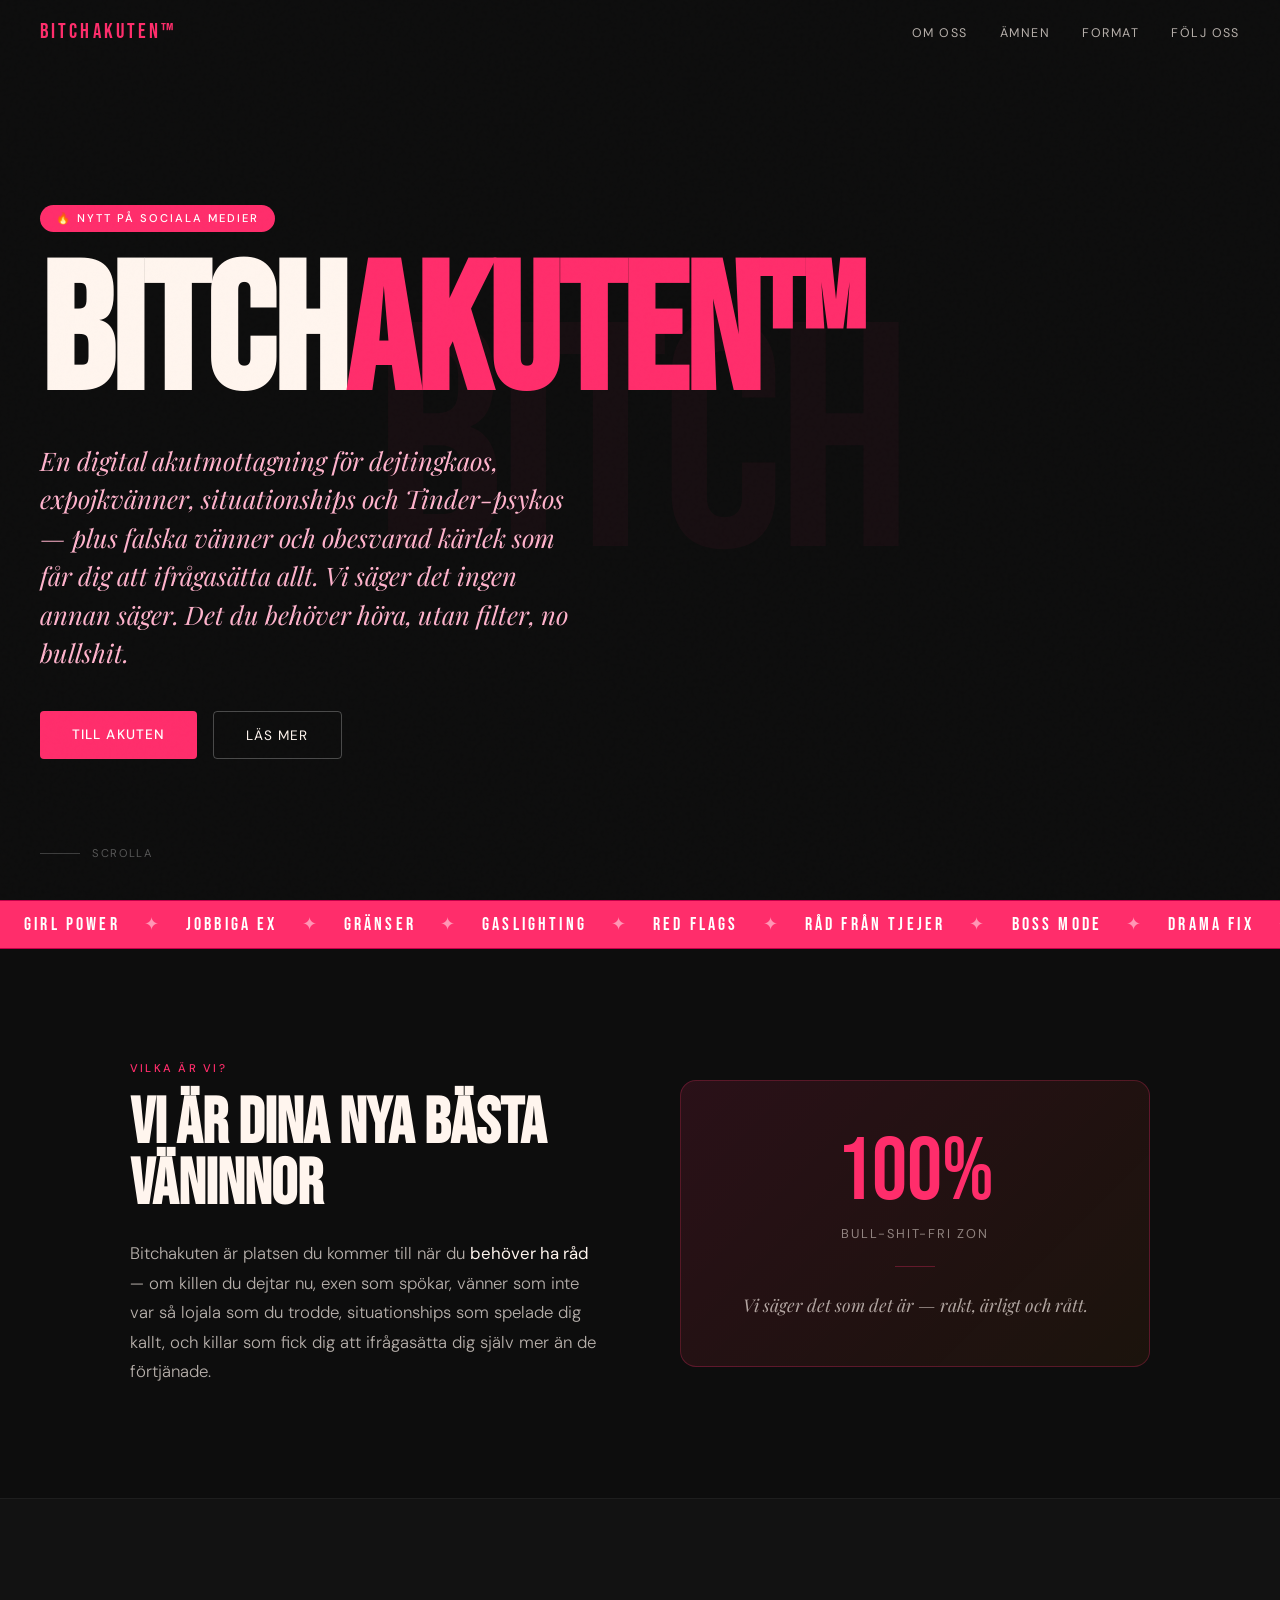
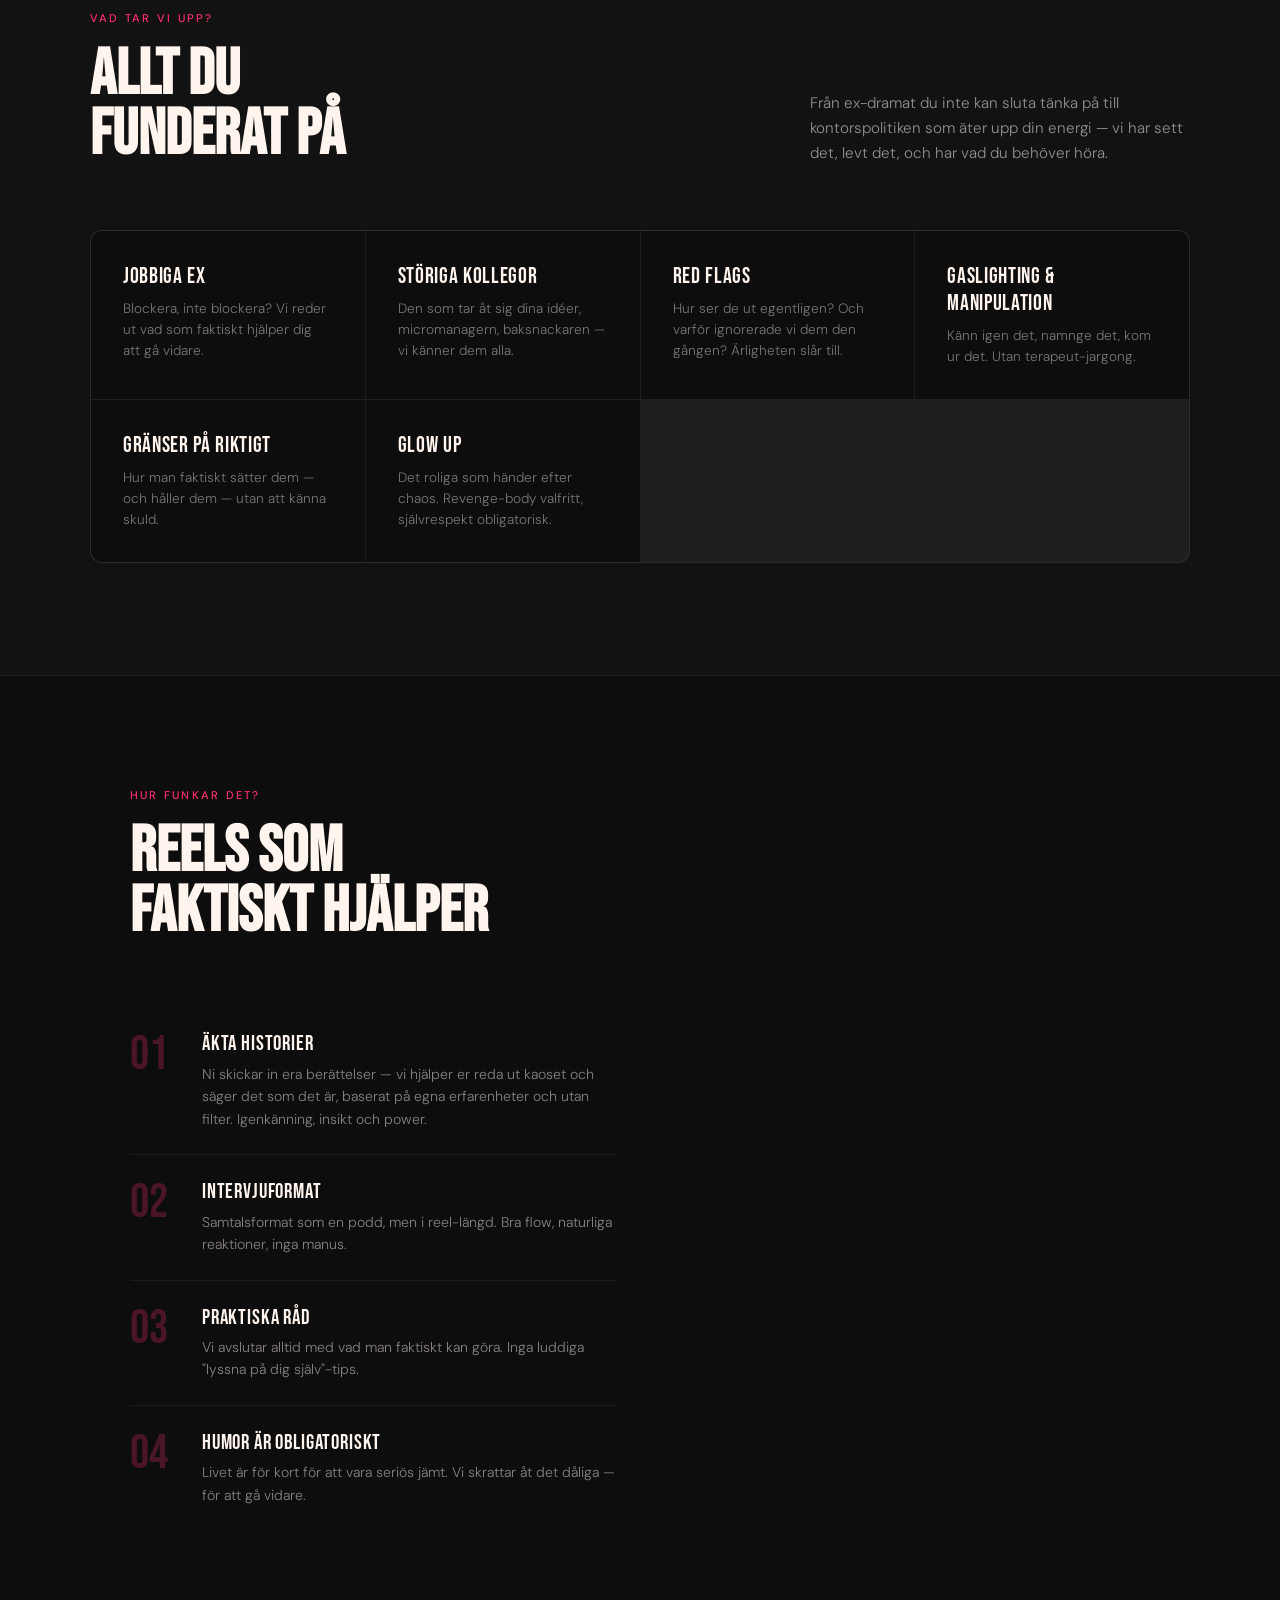
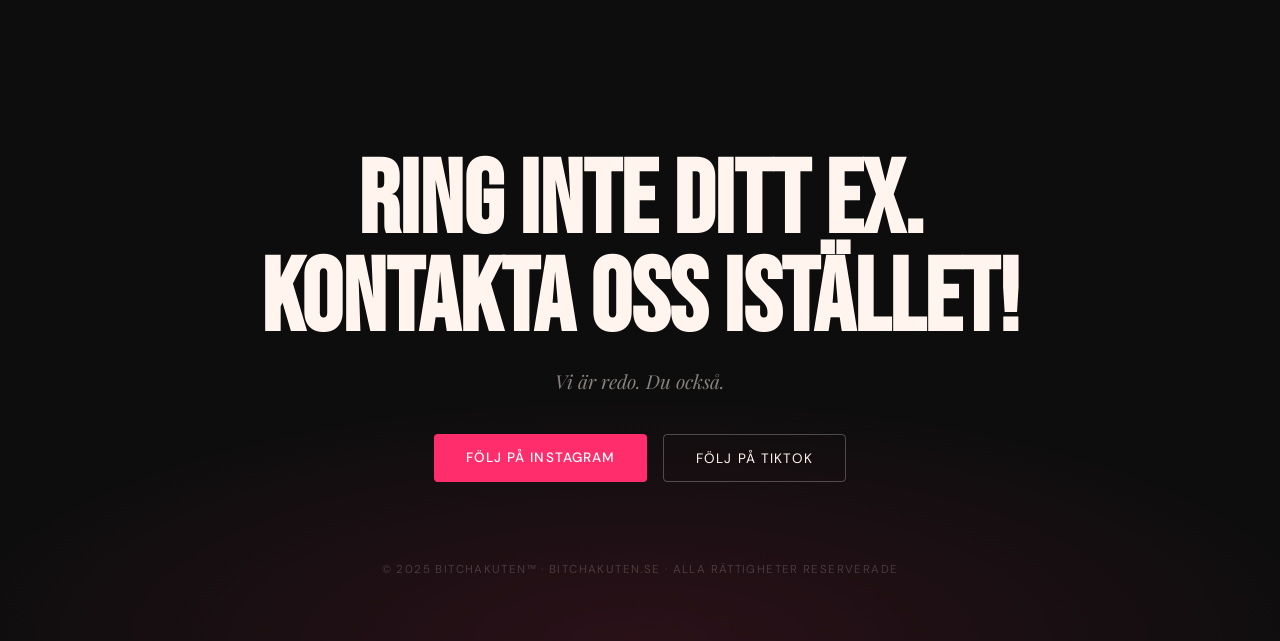
==== index.html @ 16711ab7 "Add files via upload" ====
<!DOCTYPE html>
<html lang="sv">
<head>
<meta charset="UTF-8">
<meta name="viewport" content="width=device-width, initial-scale=1.0">
<title>BITCHAKUTEN</title>
<link rel="preconnect" href="https://fonts.googleapis.com">
<link rel="preconnect" href="https://fonts.gstatic.com" crossorigin>
<link href="https://fonts.googleapis.com/css2?family=Bebas+Neue&family=DM+Sans:ital,opsz,wght@0,9..40,300;0,9..40,400;0,9..40,500;1,9..40,300;1,9..40,400&family=Playfair+Display:ital,wght@1,400;1,700&display=swap" rel="stylesheet">
<style>
  *, *::before, *::after { margin: 0; padding: 0; box-sizing: border-box; }

  :root {
    --hot: #FF2D6B;
    --hot-dark: #C4004A;
    --cream: #FFF5EE;
    --black: #0D0D0D;
    --soft: #FFE0EC;
    --mid: #FFB3CC;
    --accent: #FF7A00;
  }

  html { scroll-behavior: smooth; }

  body {
    background: var(--black);
    color: var(--cream);
    font-family: 'DM Sans', sans-serif;
    overflow-x: hidden;
    cursor: default;
  }

  /* ── NOISE OVERLAY ── */
  body::before {
    content: '';
    position: fixed;
    inset: 0;
    background-image: url("data:image/svg+xml,%3Csvg viewBox='0 0 256 256' xmlns='http://www.w3.org/2000/svg'%3E%3Cfilter id='n'%3E%3CfeTurbulence type='fractalNoise' baseFrequency='0.9' numOctaves='4' stitchTiles='stitch'/%3E%3C/filter%3E%3Crect width='100%25' height='100%25' filter='url(%23n)' opacity='0.04'/%3E%3C/svg%3E");
    pointer-events: none;
    z-index: 9999;
    opacity: 0.4;
  }

  /* ── NAV ── */
  nav {
    position: fixed;
    top: 0; left: 0; right: 0;
    z-index: 100;
    display: flex;
    justify-content: space-between;
    align-items: center;
    padding: 1.2rem 2.5rem;
    mix-blend-mode: normal;
  }

  .nav-logo {
    font-family: 'Bebas Neue', sans-serif;
    font-size: 1.3rem;
    letter-spacing: 0.15em;
    color: var(--hot);
  }

  .nav-links {
    display: flex;
    gap: 2rem;
    list-style: none;
  }

  .nav-links a {
    color: var(--cream);
    text-decoration: none;
    font-size: 0.78rem;
    letter-spacing: 0.12em;
    text-transform: uppercase;
    opacity: 0.7;
    transition: opacity 0.2s, color 0.2s;
  }

  .nav-links a:hover { opacity: 1; color: var(--hot); }

  /* ── HERO ── */
  .hero {
    min-height: 100vh;
    display: flex;
    flex-direction: column;
    justify-content: center;
    padding: 8rem 2.5rem 4rem;
    position: relative;
    overflow: hidden;
  }

  .hero-bg-text {
    position: absolute;
    top: 50%;
    left: 50%;
    transform: translate(-50%, -50%);
    font-family: 'Bebas Neue', sans-serif;
    font-size: clamp(10rem, 25vw, 22rem);
    color: var(--hot);
    opacity: 0.04;
    white-space: nowrap;
    pointer-events: none;
    letter-spacing: -0.02em;
    user-select: none;
  }

  .hero-pill {
    display: inline-block;
    background: var(--hot);
    color: white;
    font-size: 0.7rem;
    letter-spacing: 0.18em;
    text-transform: uppercase;
    padding: 0.4rem 1rem;
    border-radius: 100px;
    margin-bottom: 1.5rem;
    font-weight: 500;
    width: fit-content;
    animation: pulse-pill 3s ease-in-out infinite;
  }

  @keyframes pulse-pill {
    0%, 100% { box-shadow: 0 0 0 0 rgba(255,45,107,0.4); }
    50% { box-shadow: 0 0 0 10px rgba(255,45,107,0); }
  }

  .hero-title {
    font-family: 'Bebas Neue', sans-serif;
    font-size: clamp(5rem, 14vw, 13rem);
    line-height: 0.9;
    letter-spacing: -0.01em;
    color: var(--cream);
    position: relative;
    z-index: 2;
  }

  .hero-title .hot { color: var(--hot); }

  .hero-subtitle {
    font-family: 'Playfair Display', serif;
    font-style: italic;
    font-size: clamp(1.1rem, 2.5vw, 1.6rem);
    color: var(--mid);
    margin-top: 1.5rem;
    max-width: 550px;
    line-height: 1.5;
    position: relative;
    z-index: 2;
  }

  .hero-cta-group {
    display: flex;
    gap: 1rem;
    margin-top: 2.5rem;
    flex-wrap: wrap;
    position: relative;
    z-index: 2;
  }

  .btn-primary {
    background: var(--hot);
    color: white;
    border: none;
    padding: 0.9rem 2rem;
    font-family: 'DM Sans', sans-serif;
    font-size: 0.85rem;
    font-weight: 500;
    letter-spacing: 0.08em;
    text-transform: uppercase;
    cursor: pointer;
    border-radius: 4px;
    text-decoration: none;
    transition: background 0.2s, transform 0.15s;
    display: inline-block;
  }

  .btn-primary:hover { background: var(--hot-dark); transform: translateY(-2px); }

  .btn-ghost {
    background: transparent;
    color: var(--cream);
    border: 1px solid rgba(255,255,255,0.25);
    padding: 0.9rem 2rem;
    font-family: 'DM Sans', sans-serif;
    font-size: 0.85rem;
    font-weight: 400;
    letter-spacing: 0.08em;
    text-transform: uppercase;
    cursor: pointer;
    border-radius: 4px;
    text-decoration: none;
    transition: border-color 0.2s, transform 0.15s, background 0.2s;
    display: inline-block;
  }

  .btn-ghost:hover { border-color: var(--hot); color: var(--hot); transform: translateY(-2px); }

  .hero-scroll-hint {
    position: absolute;
    bottom: 2.5rem;
    left: 2.5rem;
    display: flex;
    align-items: center;
    gap: 0.75rem;
    font-size: 0.7rem;
    letter-spacing: 0.15em;
    text-transform: uppercase;
    color: rgba(255,255,255,0.3);
    z-index: 2;
  }

  .scroll-line {
    width: 40px;
    height: 1px;
    background: rgba(255,255,255,0.2);
    position: relative;
    overflow: hidden;
  }

  .scroll-line::after {
    content: '';
    position: absolute;
    top: 0; left: -100%;
    width: 100%; height: 100%;
    background: var(--hot);
    animation: slide-line 2s ease-in-out infinite;
  }

  @keyframes slide-line { 0% { left: -100%; } 100% { left: 100%; } }

  /* ── MARQUEE ── */
  .marquee-wrap {
    background: var(--hot);
    overflow: hidden;
    padding: 0.8rem 0;
    border-top: 1px solid var(--hot-dark);
    border-bottom: 1px solid var(--hot-dark);
  }

  .marquee-track {
    display: flex;
    gap: 0;
    animation: marquee 18s linear infinite;
    white-space: nowrap;
  }

  .marquee-track span {
    font-family: 'Bebas Neue', sans-serif;
    font-size: 1.1rem;
    letter-spacing: 0.18em;
    padding: 0 1.5rem;
    color: white;
  }

  .marquee-track .dot {
    color: rgba(255,255,255,0.5);
    padding: 0;
  }

  @keyframes marquee { from { transform: translateX(0); } to { transform: translateX(-50%); } }

  /* ── ABOUT ── */
  .about {
    padding: 7rem 2.5rem;
    max-width: 1100px;
    margin: 0 auto;
    display: grid;
    grid-template-columns: 1fr 1fr;
    gap: 5rem;
    align-items: center;
  }

  .about-label {
    font-size: 0.7rem;
    letter-spacing: 0.2em;
    text-transform: uppercase;
    color: var(--hot);
    margin-bottom: 1.2rem;
    font-weight: 500;
  }

  .about-title {
    font-family: 'Bebas Neue', sans-serif;
    font-size: clamp(3rem, 5vw, 5rem);
    line-height: 0.95;
    color: var(--cream);
    margin-bottom: 1.5rem;
  }

  .about-body {
    font-size: 1.05rem;
    line-height: 1.75;
    color: rgba(255,245,238,0.7);
    font-weight: 300;
  }

  .about-body strong {
    color: var(--cream);
    font-weight: 400;
  }

  .about-visual {
    position: relative;
  }

  .about-card {
    background: rgba(255,45,107,0.08);
    border: 1px solid rgba(255,45,107,0.2);
    border-radius: 12px;
    padding: 2.5rem;
    position: relative;
  }

  .about-card::before {
    content: '"';
    position: absolute;
    top: -0.5rem;
    left: 1.5rem;
    font-family: 'Playfair Display', serif;
    font-size: 5rem;
    color: var(--hot);
    line-height: 1;
    opacity: 0.5;
  }

  .quote-text {
    font-family: 'Playfair Display', serif;
    font-style: italic;
    font-size: 1.25rem;
    line-height: 1.6;
    color: var(--cream);
    margin-top: 1.5rem;
  }

  .quote-attr {
    margin-top: 1.5rem;
    font-size: 0.78rem;
    letter-spacing: 0.12em;
    text-transform: uppercase;
    color: var(--hot);
  }

  /* ── TOPICS ── */
  .topics {
    background: rgba(255,255,255,0.02);
    border-top: 1px solid rgba(255,255,255,0.05);
    border-bottom: 1px solid rgba(255,255,255,0.05);
    padding: 7rem 2.5rem;
  }

  .section-header {
    max-width: 1100px;
    margin: 0 auto 4rem;
    display: flex;
    justify-content: space-between;
    align-items: flex-end;
    gap: 2rem;
    flex-wrap: wrap;
  }

  .section-title {
    font-family: 'Bebas Neue', sans-serif;
    font-size: clamp(2.5rem, 5vw, 4.5rem);
    line-height: 0.95;
  }

  .section-desc {
    max-width: 380px;
    font-size: 0.95rem;
    line-height: 1.65;
    color: rgba(255,245,238,0.55);
    font-weight: 300;
  }

  .topics-grid {
    max-width: 1100px;
    margin: 0 auto;
    display: grid;
    grid-template-columns: repeat(auto-fit, minmax(240px, 1fr));
    gap: 1px;
    background: rgba(255,255,255,0.06);
    border: 1px solid rgba(255,255,255,0.06);
    border-radius: 12px;
    overflow: hidden;
  }

  .topic-item {
    background: var(--black);
    padding: 2rem;
    transition: background 0.25s;
    cursor: default;
  }

  .topic-item:hover { background: rgba(255,45,107,0.07); }

  .topic-emoji {
    font-size: 1.8rem;
    margin-bottom: 1rem;
    display: block;
  }

  .topic-name {
    font-family: 'Bebas Neue', sans-serif;
    font-size: 1.4rem;
    letter-spacing: 0.03em;
    color: var(--cream);
    margin-bottom: 0.5rem;
  }

  .topic-desc {
    font-size: 0.85rem;
    line-height: 1.55;
    color: rgba(255,245,238,0.45);
    font-weight: 300;
  }

  /* ── FORMAT ── */
  .format {
    padding: 7rem 2.5rem;
    max-width: 1100px;
    margin: 0 auto;
  }

  .format-grid {
    display: grid;
    grid-template-columns: 1fr 1fr;
    gap: 3rem;
    align-items: center;
    margin-top: 4rem;
  }

  .format-steps {
    display: flex;
    flex-direction: column;
    gap: 0;
  }

  .format-step {
    display: flex;
    gap: 1.5rem;
    padding: 1.5rem 0;
    border-bottom: 1px solid rgba(255,255,255,0.06);
    position: relative;
  }

  .format-step:last-child { border-bottom: none; }

  .step-num {
    font-family: 'Bebas Neue', sans-serif;
    font-size: 3rem;
    color: var(--hot);
    opacity: 0.25;
    line-height: 1;
    min-width: 3rem;
    transition: opacity 0.2s;
  }

  .format-step:hover .step-num { opacity: 0.8; }

  .step-content {}

  .step-title {
    font-family: 'Bebas Neue', sans-serif;
    font-size: 1.3rem;
    letter-spacing: 0.04em;
    color: var(--cream);
    margin-bottom: 0.4rem;
  }

  .step-body {
    font-size: 0.88rem;
    line-height: 1.6;
    color: rgba(255,245,238,0.5);
    font-weight: 300;
  }

  .format-stat-box {
    background: linear-gradient(135deg, rgba(255,45,107,0.12) 0%, rgba(255,122,0,0.06) 100%);
    border: 1px solid rgba(255,45,107,0.25);
    border-radius: 16px;
    padding: 3rem 2.5rem;
    text-align: center;
  }

  .stat-big {
    font-family: 'Bebas Neue', sans-serif;
    font-size: 5.5rem;
    color: var(--hot);
    line-height: 1;
    display: block;
  }

  .stat-label {
    font-size: 0.8rem;
    letter-spacing: 0.15em;
    text-transform: uppercase;
    color: rgba(255,245,238,0.5);
    margin-top: 0.5rem;
    display: block;
  }

  .stat-divider {
    width: 40px;
    height: 1px;
    background: rgba(255,45,107,0.3);
    margin: 1.5rem auto;
  }

  .format-tagline {
    font-family: 'Playfair Display', serif;
    font-style: italic;
    font-size: 1.1rem;
    color: rgba(255,245,238,0.65);
    line-height: 1.55;
  }

  /* ── SOCIAL ── */
  .social {
    background: rgba(255,255,255,0.02);
    border-top: 1px solid rgba(255,255,255,0.05);
    padding: 7rem 2.5rem;
  }

  .social-inner {
    max-width: 1100px;
    margin: 0 auto;
  }

  .social-platforms {
    display: flex;
    gap: 1rem;
    margin-top: 3rem;
    flex-wrap: wrap;
  }

  .platform-badge {
    display: flex;
    align-items: center;
    gap: 0.75rem;
    border: 1px solid rgba(255,255,255,0.12);
    border-radius: 100px;
    padding: 0.65rem 1.25rem;
    font-size: 0.82rem;
    letter-spacing: 0.08em;
    text-transform: uppercase;
    color: rgba(255,245,238,0.7);
    text-decoration: none;
    transition: border-color 0.2s, color 0.2s, transform 0.15s;
    font-weight: 400;
  }

  .platform-badge:hover { border-color: var(--hot); color: var(--cream); transform: translateY(-2px); }

  .platform-dot {
    width: 8px; height: 8px;
    border-radius: 50%;
    background: var(--hot);
    animation: pulse-dot 2s ease-in-out infinite;
  }

  @keyframes pulse-dot {
    0%, 100% { opacity: 1; transform: scale(1); }
    50% { opacity: 0.5; transform: scale(0.7); }
  }

  .social-quote {
    margin-top: 4rem;
    padding: 3rem;
    border-left: 3px solid var(--hot);
    background: rgba(255,45,107,0.04);
    border-radius: 0 12px 12px 0;
  }

  .social-quote p {
    font-family: 'Playfair Display', serif;
    font-style: italic;
    font-size: 1.35rem;
    color: var(--cream);
    line-height: 1.6;
  }

  .social-quote cite {
    display: block;
    margin-top: 1rem;
    font-family: 'DM Sans', sans-serif;
    font-size: 0.75rem;
    letter-spacing: 0.15em;
    text-transform: uppercase;
    color: var(--hot);
    font-style: normal;
  }

  /* ── FOOTER / CTA ── */
  footer {
    padding: 7rem 2.5rem 4rem;
    text-align: center;
    position: relative;
    overflow: hidden;
  }

  .footer-bg {
    position: absolute;
    inset: 0;
    background: radial-gradient(ellipse 80% 60% at 50% 100%, rgba(255,45,107,0.12) 0%, transparent 70%);
    pointer-events: none;
  }

  .footer-title {
    font-family: 'Bebas Neue', sans-serif;
    font-size: clamp(3.5rem, 8vw, 7rem);
    line-height: 0.95;
    position: relative;
    z-index: 2;
  }

  .footer-subtitle {
    font-family: 'Playfair Display', serif;
    font-style: italic;
    font-size: 1.2rem;
    color: rgba(255,245,238,0.5);
    margin-top: 1.2rem;
    margin-bottom: 2.5rem;
    position: relative;
    z-index: 2;
  }

  .footer-ctas {
    display: flex;
    justify-content: center;
    gap: 1rem;
    flex-wrap: wrap;
    position: relative;
    z-index: 2;
  }

  .footer-meta {
    margin-top: 5rem;
    font-size: 0.72rem;
    letter-spacing: 0.12em;
    text-transform: uppercase;
    color: rgba(255,255,255,0.18);
    position: relative;
    z-index: 2;
  }

  /* ── ANIMATIONS ── */
  .reveal {
    opacity: 0;
    transform: translateY(30px);
    transition: opacity 0.7s ease, transform 0.7s ease;
  }
  .reveal.visible { opacity: 1; transform: translateY(0); }

  /* ── RESPONSIVE ── */
  @media (max-width: 768px) {
    .about { grid-template-columns: 1fr; gap: 3rem; }
    .format-grid { grid-template-columns: 1fr; }
    .section-header { flex-direction: column; align-items: flex-start; }
    nav { padding: 1rem 1.5rem; }
    .nav-links { gap: 1.2rem; }
    .hero { padding: 7rem 1.5rem 3rem; }
    .about, .format, footer { padding-left: 1.5rem; padding-right: 1.5rem; }
    .topics { padding-left: 1.5rem; padding-right: 1.5rem; }
    .social { padding-left: 1.5rem; padding-right: 1.5rem; }
    .social-quote { padding: 2rem 1.5rem; }
  }

  @media (max-width: 500px) {
    .nav-links { display: none; }
  }
</style>
</head>
<body>

<!-- NAV -->
<nav>
  <span class="nav-logo">Bitchakuten™</span>
  <ul class="nav-links">
    <li><a href="#om-oss">Om oss</a></li>
    <li><a href="#amnen">Ämnen</a></li>
    <li><a href="#format">Format</a></li>
    <li><a href="#footer-bg">Följ oss</a></li>
  </ul>
</nav>

<!-- HERO -->
<section class="hero">
  <div class="hero-bg-text" aria-hidden="true">BITCH</div>
  <span class="hero-pill">🔥 Nytt på sociala medier</span>
  <h1 class="hero-title">
    BITCH<span class="hot">AKUTEN™</span>
  </h1>
  <p class="hero-subtitle">
    En digital akutmottagning för dejtingkaos, expojkvänner, situationships och Tinder-psykos — plus falska vänner och obesvarad kärlek som får dig att ifrågasätta allt. Vi säger det ingen annan säger. 
  Det du behöver höra, utan filter, no bullshit.
  </p>
  <div class="hero-cta-group">
    <a href="#footer-bg" class="btn-primary">Till akuten</a>
    <a href="#om-oss" class="btn-ghost">Läs mer</a>
  </div>
  <div class="hero-scroll-hint">
    <span class="scroll-line"></span>
    Scrolla
  </div>
</section>

<!-- MARQUEE -->
<div class="marquee-wrap" aria-hidden="true">
  <div class="marquee-track">
    <span>Girl Power</span><span class="dot">✦</span>
    <span>Jobbiga Ex</span><span class="dot">✦</span>
    <span>Gränser</span><span class="dot">✦</span>
    <span>Gaslighting</span><span class="dot">✦</span>
    <span>Red Flags</span><span class="dot">✦</span>
    <span>Råd från tjejer</span><span class="dot">✦</span>
    <span>Boss Mode</span><span class="dot">✦</span>
    <span>Drama Fix</span><span class="dot">✦</span>
    <span>Ingen bullshit</span><span class="dot">✦</span>
    <span>Girl Power</span><span class="dot">✦</span>
    <span>Jobbiga Ex</span><span class="dot">✦</span>
    <span>Gränser</span><span class="dot">✦</span>
    <span>Gaslighting</span><span class="dot">✦</span>
    <span>Red Flags</span><span class="dot">✦</span>
    <span>Råd från tjejer</span><span class="dot">✦</span>
    <span>Boss Mode</span><span class="dot">✦</span>
    <span>Drama Fix</span><span class="dot">✦</span>
    <span>Ingen bullshit</span><span class="dot">✦</span>
  </div>
</div>

<!-- ABOUT -->
<section class="about" id="om-oss">
  <div class="reveal">
    <p class="about-label">Vilka är vi?</p>
    <h2 class="about-title">Vi är dina nya bästa väninnor</h2>
    <p class="about-body">
      Bitchakuten är platsen du kommer till när du <strong>behöver ha råd</strong> — om killen du dejtar nu, exen som spökar, vänner som inte var så lojala som du trodde, situationships som spelade dig kallt, och killar som fick dig att ifrågasätta dig själv mer än de förtjänade.
    </p>
  </div>
  <div class="about-visual reveal" style="transition-delay: 0.15s;">
  
    <div class="format-stat-box reveal" style="transition-delay: 0.2s;">
      <span class="stat-big">100%</span>
      <span class="stat-label">Bull-shit-fri zon</span>
      <div class="stat-divider"></div>
      <p class="format-tagline">
        Vi säger det som det är — rakt, ärligt och rått.
      </p>
  </div>
</section>

<!-- TOPICS -->
<section class="topics" id="amnen">
  <div class="section-header reveal">
    <div>
      <p class="about-label">Vad tar vi upp?</p>
      <h2 class="section-title">Allt du<br>funderat på</h2>
    </div>
    <p class="section-desc">
      Från ex-dramat du inte kan sluta tänka på till kontorspolitiken som äter upp din energi — vi har sett det, levt det, och har vad du behöver höra.
    </p>
  </div>
  <div class="topics-grid reveal">
    <div class="topic-item">
      <p class="topic-name">Jobbiga ex</p>
      <p class="topic-desc">Blockera, inte blockera? Vi reder ut vad som faktiskt hjälper dig att gå vidare.</p>
    </div>
    <div class="topic-item">
      <p class="topic-name">Störiga kollegor</p>
      <p class="topic-desc">Den som tar åt sig dina idéer, micromanagern, baksnackaren — vi känner dem alla.</p>
    </div>
    <div class="topic-item">
      <p class="topic-name">Red flags</p>
      <p class="topic-desc">Hur ser de ut egentligen? Och varför ignorerade vi dem den gången? Ärligheten slår till.</p>
    </div>
    <div class="topic-item">
      <p class="topic-name">Gaslighting & manipulation</p>
      <p class="topic-desc">Känn igen det, namnge det, kom ur det. Utan terapeut-jargong.</p>
    </div>
    <div class="topic-item">
      <p class="topic-name">Gränser på riktigt</p>
      <p class="topic-desc">Hur man faktiskt sätter dem — och håller dem — utan att känna skuld.</p>
    </div>
    <div class="topic-item">
      <p class="topic-name">Glow up</p>
      <p class="topic-desc">Det roliga som händer efter chaos. Revenge-body valfritt, självrespekt obligatorisk.</p>
    </div>
  </div>
</section>

<!-- FORMAT -->
<section class="format" id="format">
  <div class="section-header reveal">
    <div>
      <p class="about-label">Hur funkar det?</p>
      <h2 class="section-title">Reels som<br>faktiskt hjälper</h2>
    </div>
    <p class="section-desc">
      
    </p>
  </div>
  <div class="format-grid">
    <div class="format-steps reveal">
      <div class="format-step">
        <span class="step-num">01</span>
        <div class="step-content">
          <p class="step-title">Äkta historier</p>
          <p class="step-body">Ni skickar in era berättelser — vi hjälper er reda ut kaoset och säger det som det är, baserat på egna erfarenheter och utan filter. Igenkänning, insikt och power.</p>
        </div>
      </div>
      <div class="format-step">
        <span class="step-num">02</span>
        <div class="step-content">
          <p class="step-title">Intervjuformat</p>
          <p class="step-body">Samtalsformat som en podd, men i reel-längd. Bra flow, naturliga reaktioner, inga manus.</p>
        </div>
      </div>
      <div class="format-step">
        <span class="step-num">03</span>
        <div class="step-content">
          <p class="step-title">Praktiska råd</p>
          <p class="step-body">Vi avslutar alltid med vad man faktiskt kan göra. Inga luddiga "lyssna på dig själv"-tips.</p>
        </div>
      </div>
      <div class="format-step">
        <span class="step-num">04</span>
        <div class="step-content">
          <p class="step-title">Humor är obligatoriskt</p>
          <p class="step-body">Livet är för kort för att vara seriös jämt. Vi skrattar åt det dåliga — för att gå vidare.</p>
        </div>
      </div>
    </div>
</section>

<!-- FOOTER -->
<footer>
  <div class="footer-bg"id="footer-bg">
  </div>
  <h2 class="footer-title reveal">Ring inte ditt ex.
    <br>Kontakta oss istället!</h2>
  <p class="footer-subtitle reveal">Vi är redo. Du också.</p>
  <div class="footer-ctas reveal">
    <a href="https://instagram.com/bitchakuten" class="btn-primary" target="_blank" rel="noopener">Följ på Instagram</a>
    <a href="https://tiktok.com/@bitchakuten" class="btn-ghost" target="_blank" rel="noopener">Följ på TikTok</a>
  </div>
  <p class="footer-meta">© 2025 Bitchakuten™ · bitchakuten.se · Alla rättigheter reserverade</p>
</footer>

<script>
const observer = new IntersectionObserver((entries) => {
  entries.forEach(e => {
    if (e.isIntersecting) {
      e.target.classList.add('visible');
    }
  });
}, { threshold: 0.12 });

document.querySelectorAll('.reveal').forEach(el => observer.observe(el));
</script>
</body>
</html>
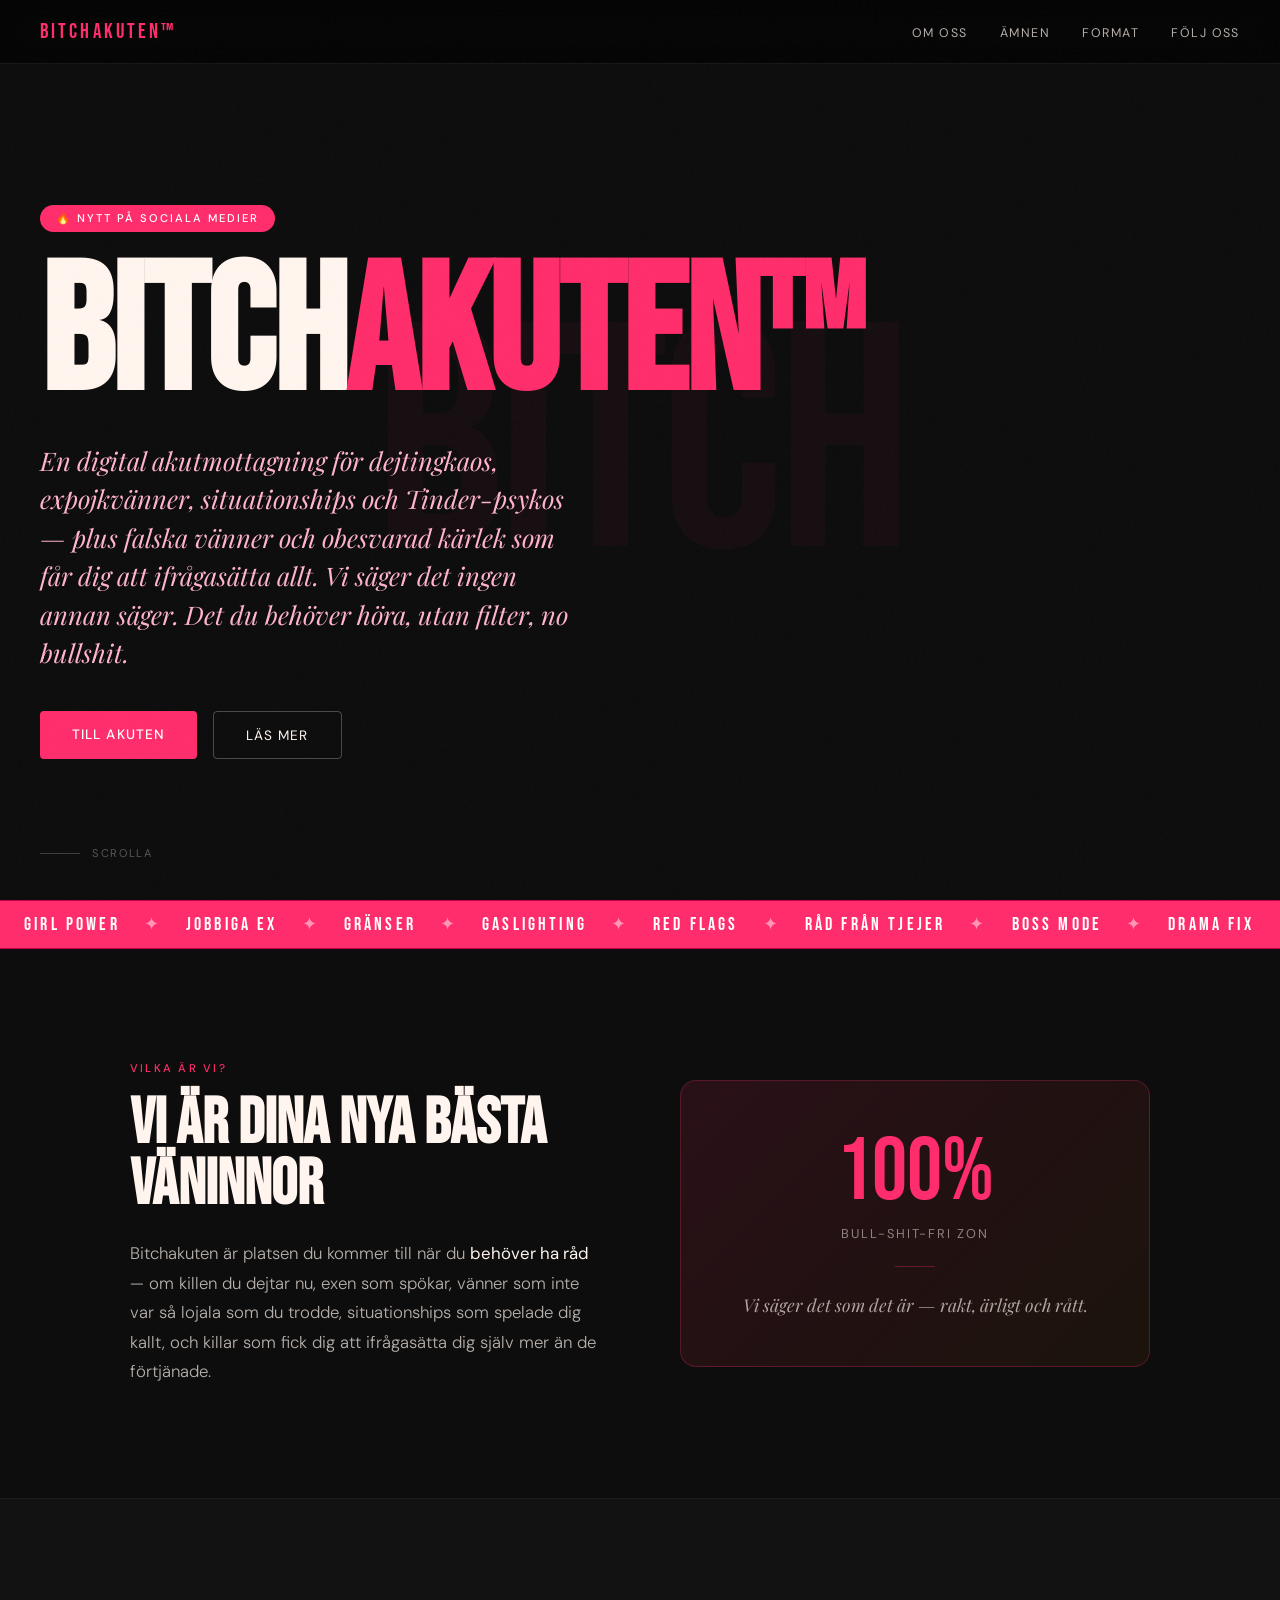
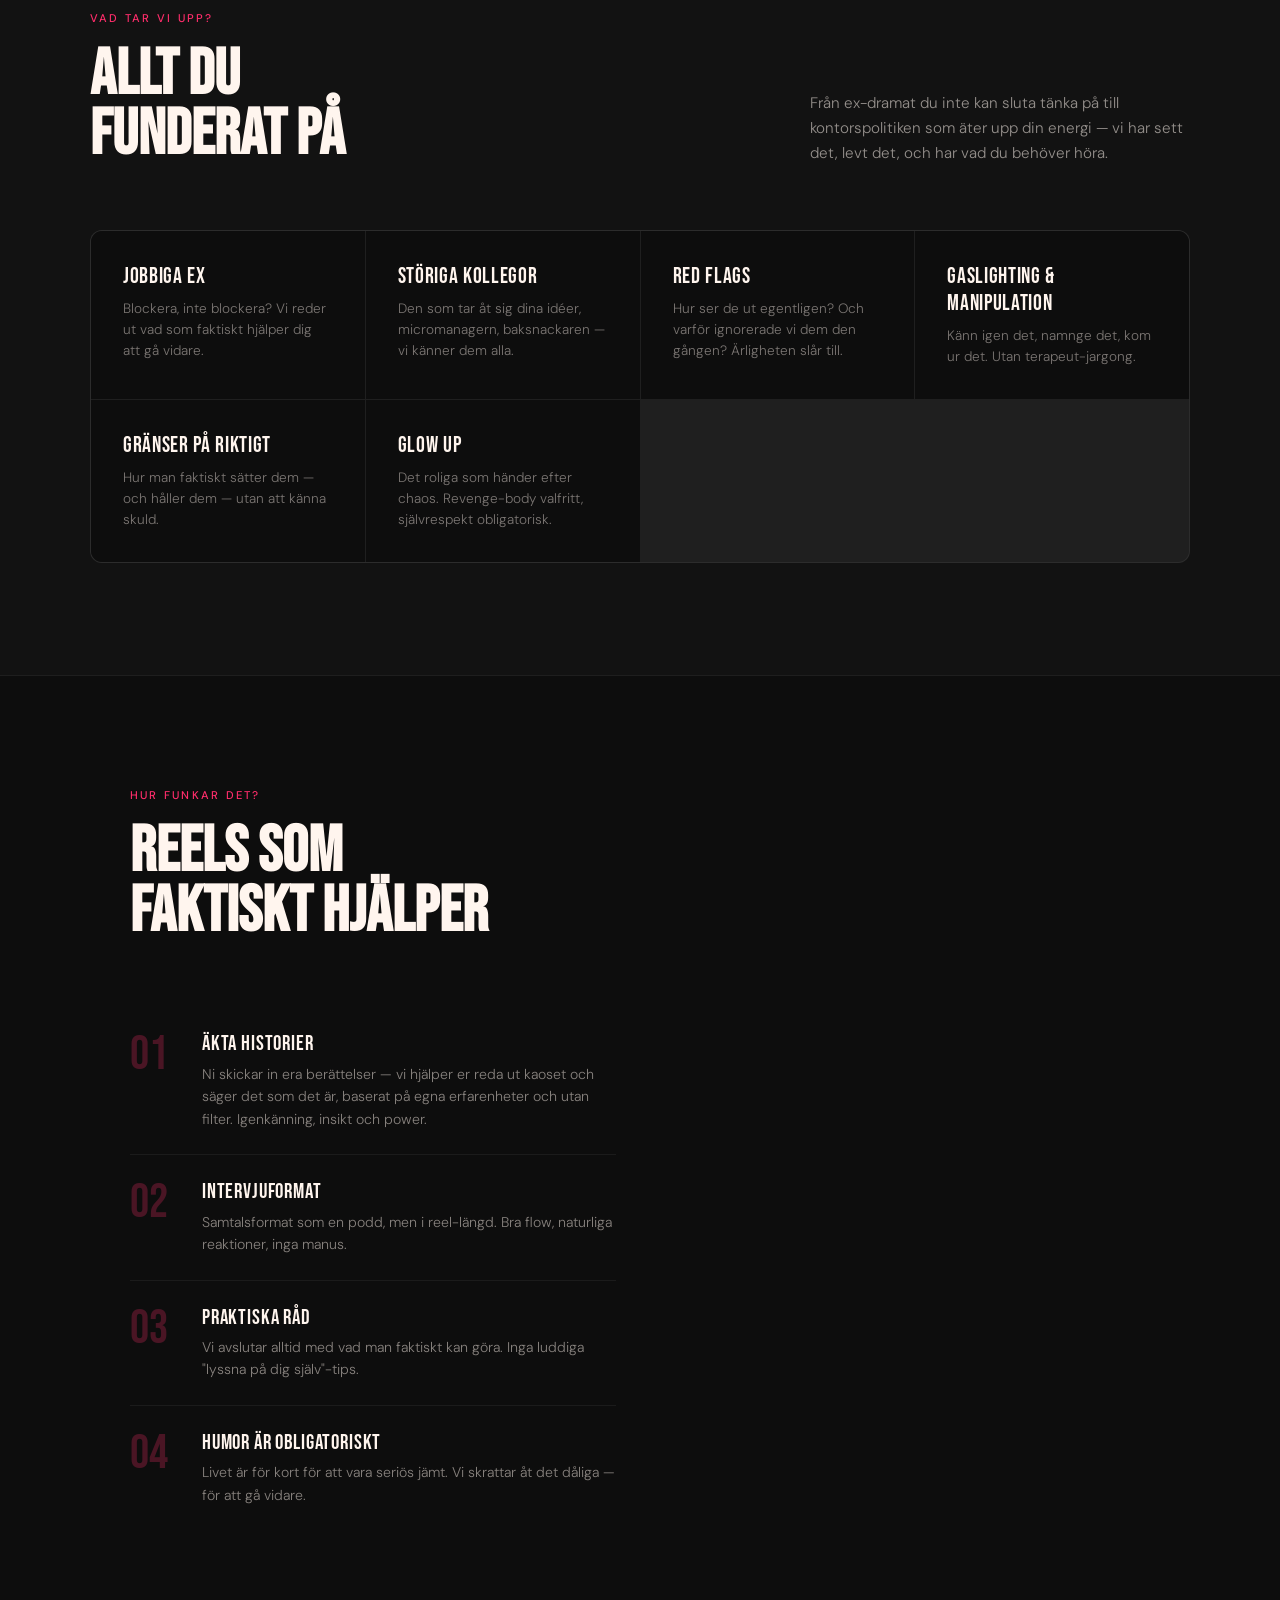
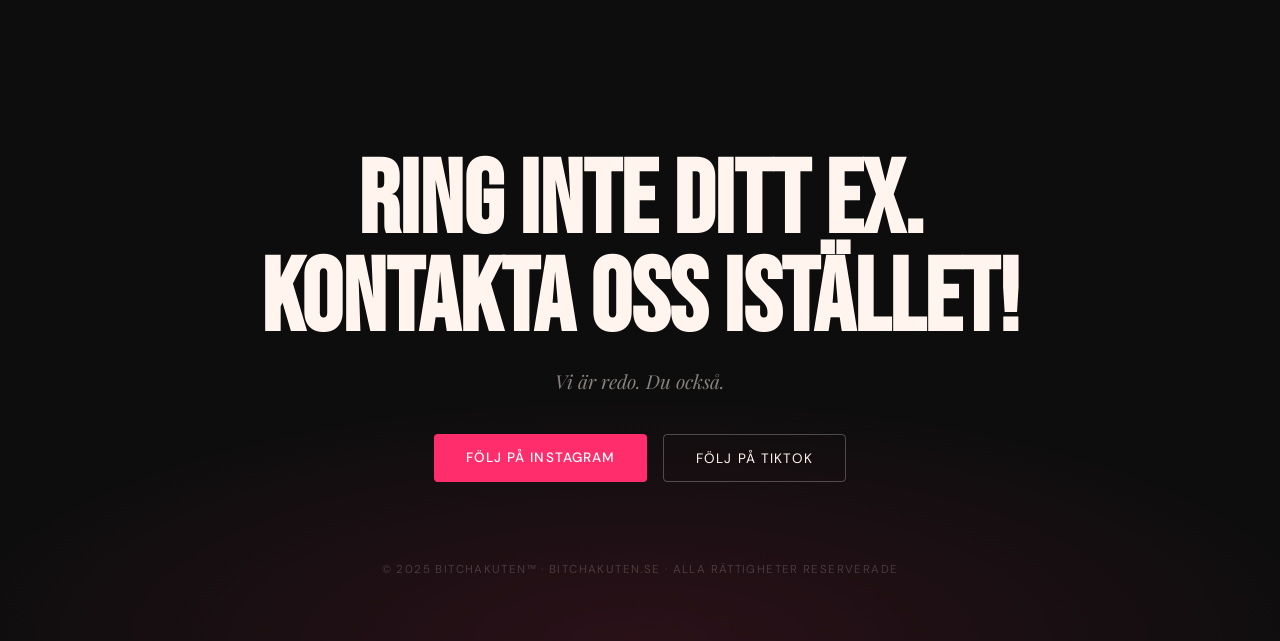
==== commit 7481e27b: "Update index.html" ====
--- a/index.html
+++ b/index.html
@@ -1,6 +1,6 @@
 <!DOCTYPE html>
 <html lang="sv">
-<head>
+<head><link rel="stylesheet" href="style.css">
 <meta charset="UTF-8">
 <meta name="viewport" content="width=device-width, initial-scale=1.0">
 <title>BITCHAKUTEN</title>
--- a/style.css
+++ b/style.css
@@ -0,0 +1,78 @@
+* {
+  box-sizing: border-box;
+}
+
+html, body {
+  margin: 0;
+  padding: 0;
+  overflow-x: hidden;
+}
+
+body {
+  font-family: 'DM Sans', system-ui, sans-serif;
+  background: #0D0D0D;
+  color: #FFF5EE;
+}
+
+/* ── NAV ── */
+nav {
+  display: flex;
+  justify-content: center;
+  align-items: center;
+  gap: 1rem;
+  padding: 0.8rem 1rem;
+  border-bottom: 1px solid rgba(255,255,255,0.08);
+  background: rgba(0,0,0,0.6);
+  backdrop-filter: blur(10px);
+}
+
+nav a {
+  color: #FFF5EE;
+  text-decoration: none;
+  font-size: 0.75rem;
+  letter-spacing: 0.1em;
+  text-transform: uppercase;
+  opacity: 0.7;
+}
+
+nav a:hover {
+  opacity: 1;
+}
+
+/* ── MAIN ── */
+main {
+  padding: 0;
+}
+
+/* ── TITLES ── */
+h1 {
+  font-family: 'Bebas Neue', sans-serif;
+  font-size: clamp(2.5rem, 10vw, 6rem);
+  line-height: 1;
+  margin: 0;
+}
+
+/* ── GLOBAL FIX ── */
+section {
+  padding: 4rem 1.2rem;
+}
+
+/* ── RESPONSIVE SAFETY ── */
+img, video {
+  max-width: 100%;
+}
+
+@media (max-width: 768px) {
+  nav {
+    flex-wrap: wrap;
+    gap: 0.5rem;
+  }
+
+  section {
+    padding: 3rem 1rem;
+  }
+
+  h1 {
+    font-size: clamp(2.2rem, 12vw, 4rem);
+  }
+}
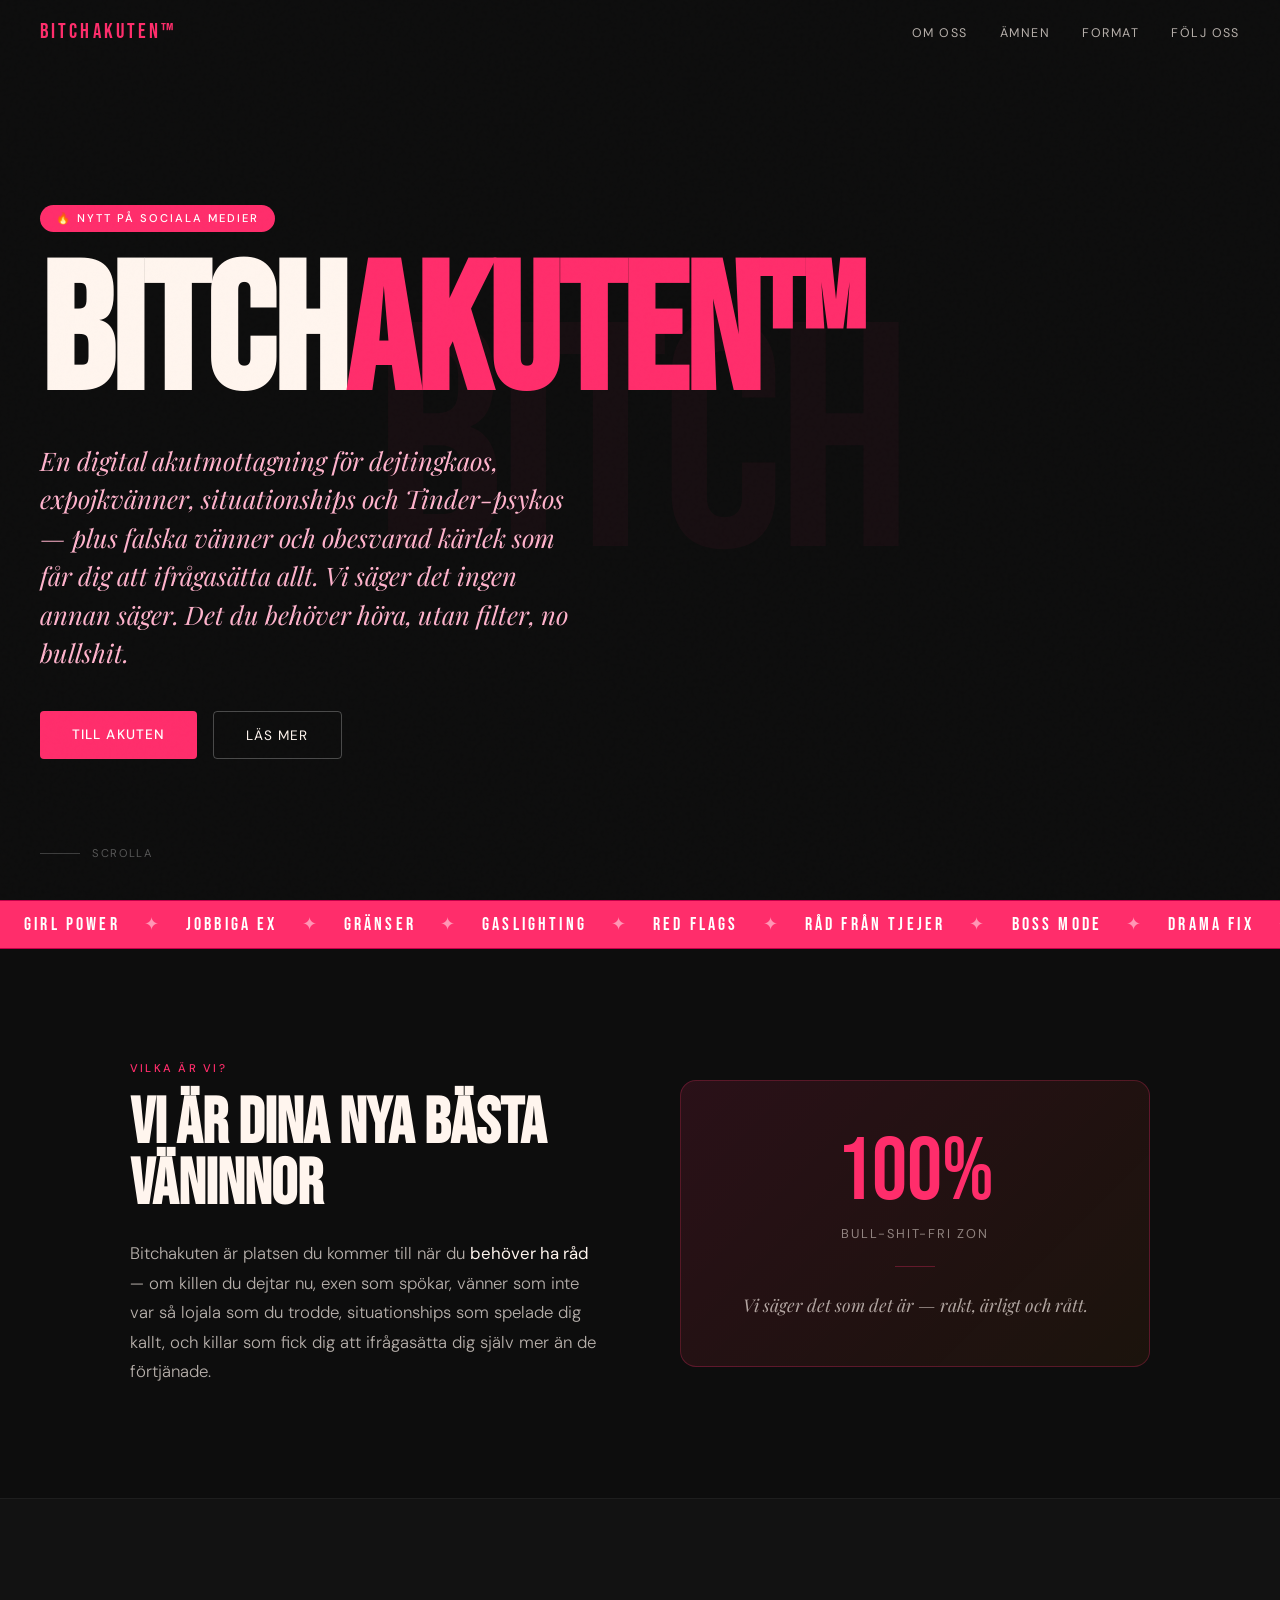
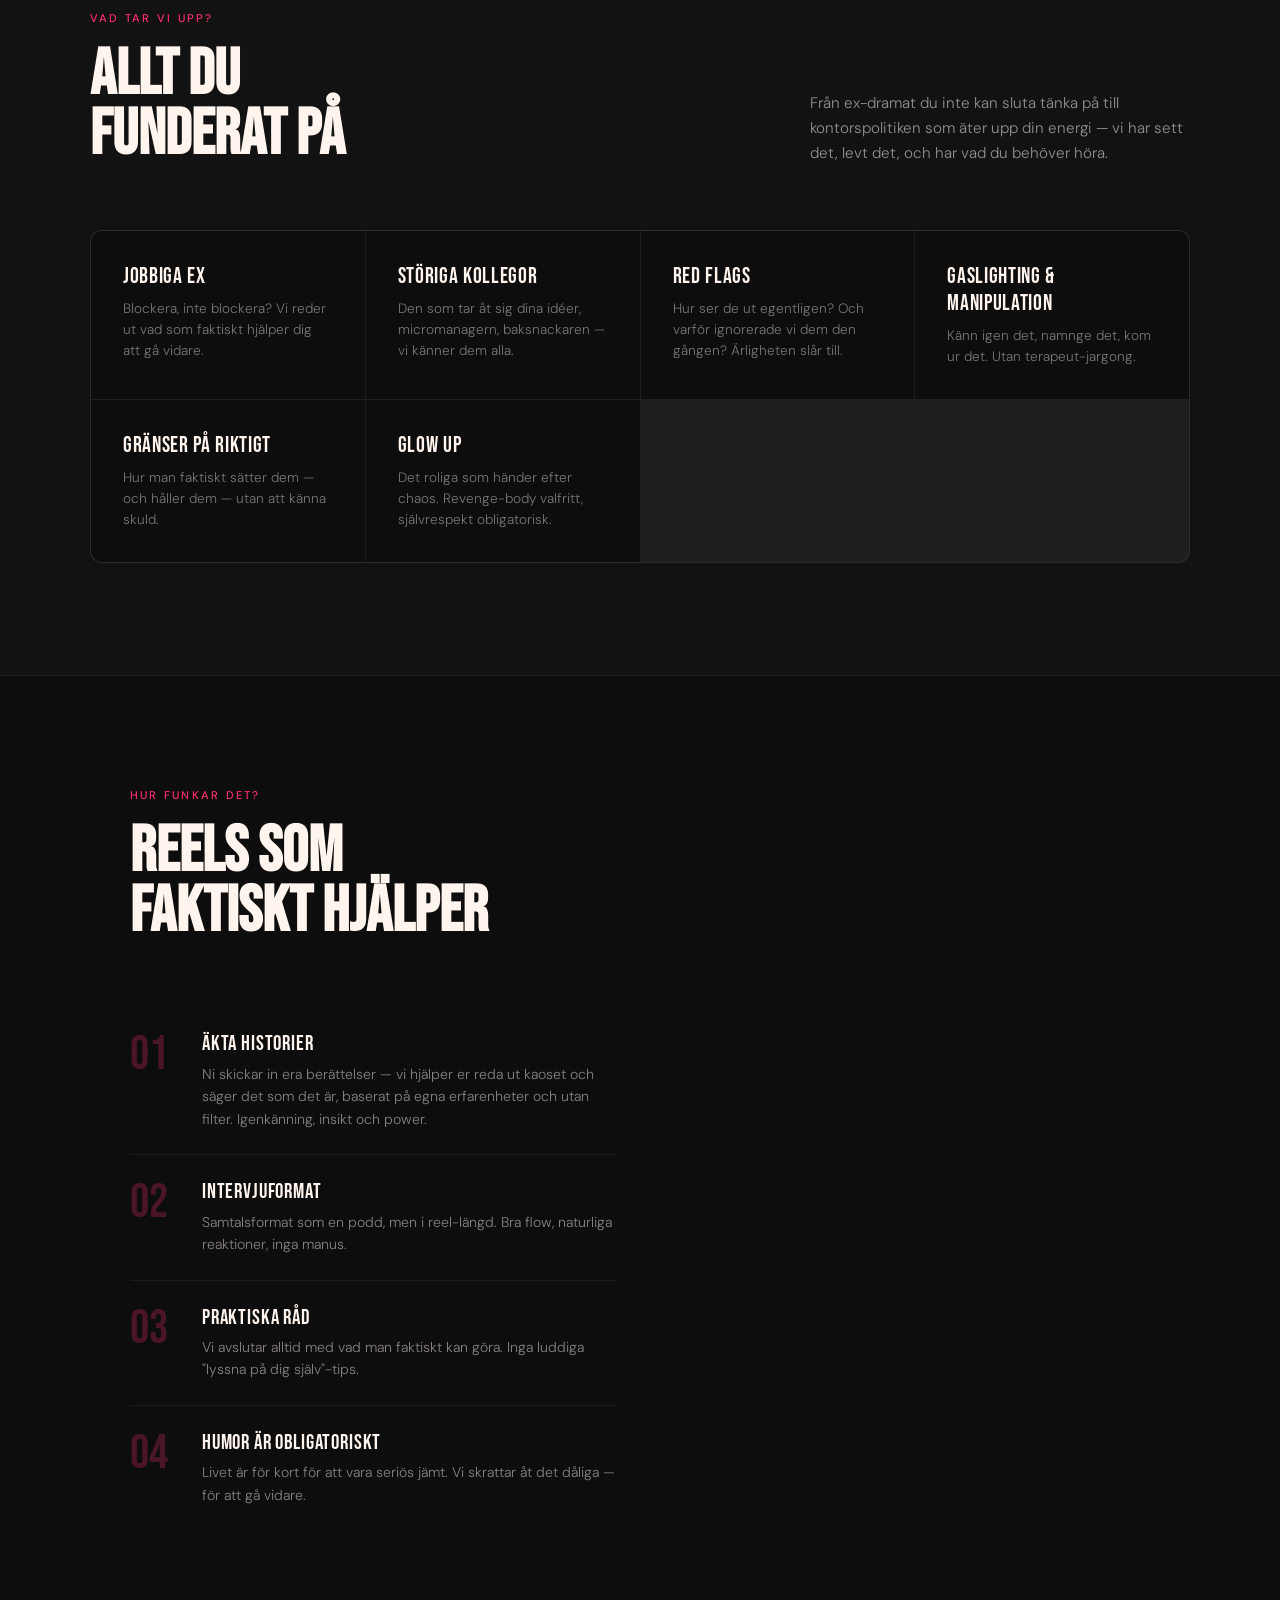
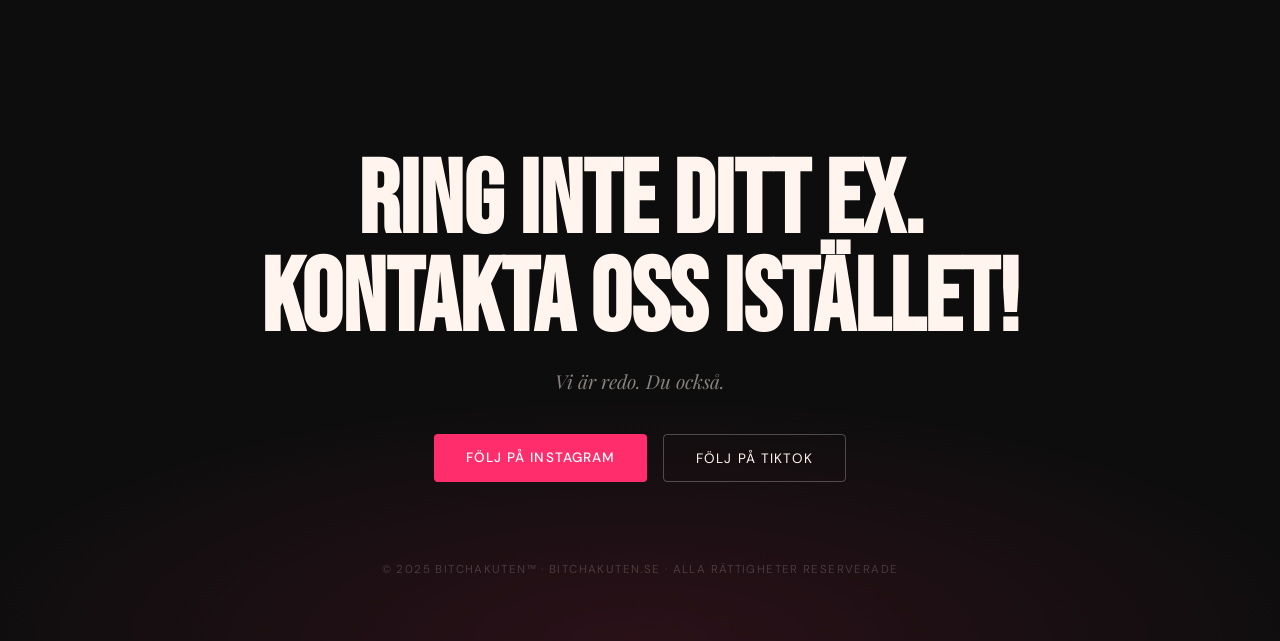
==== commit d7d7cc03: "Update index.html" ====
--- a/index.html
+++ b/index.html
@@ -1,6 +1,6 @@
 <!DOCTYPE html>
 <html lang="sv">
-<head><link rel="stylesheet" href="style.css">
+<head>
 <meta charset="UTF-8">
 <meta name="viewport" content="width=device-width, initial-scale=1.0">
 <title>BITCHAKUTEN</title>
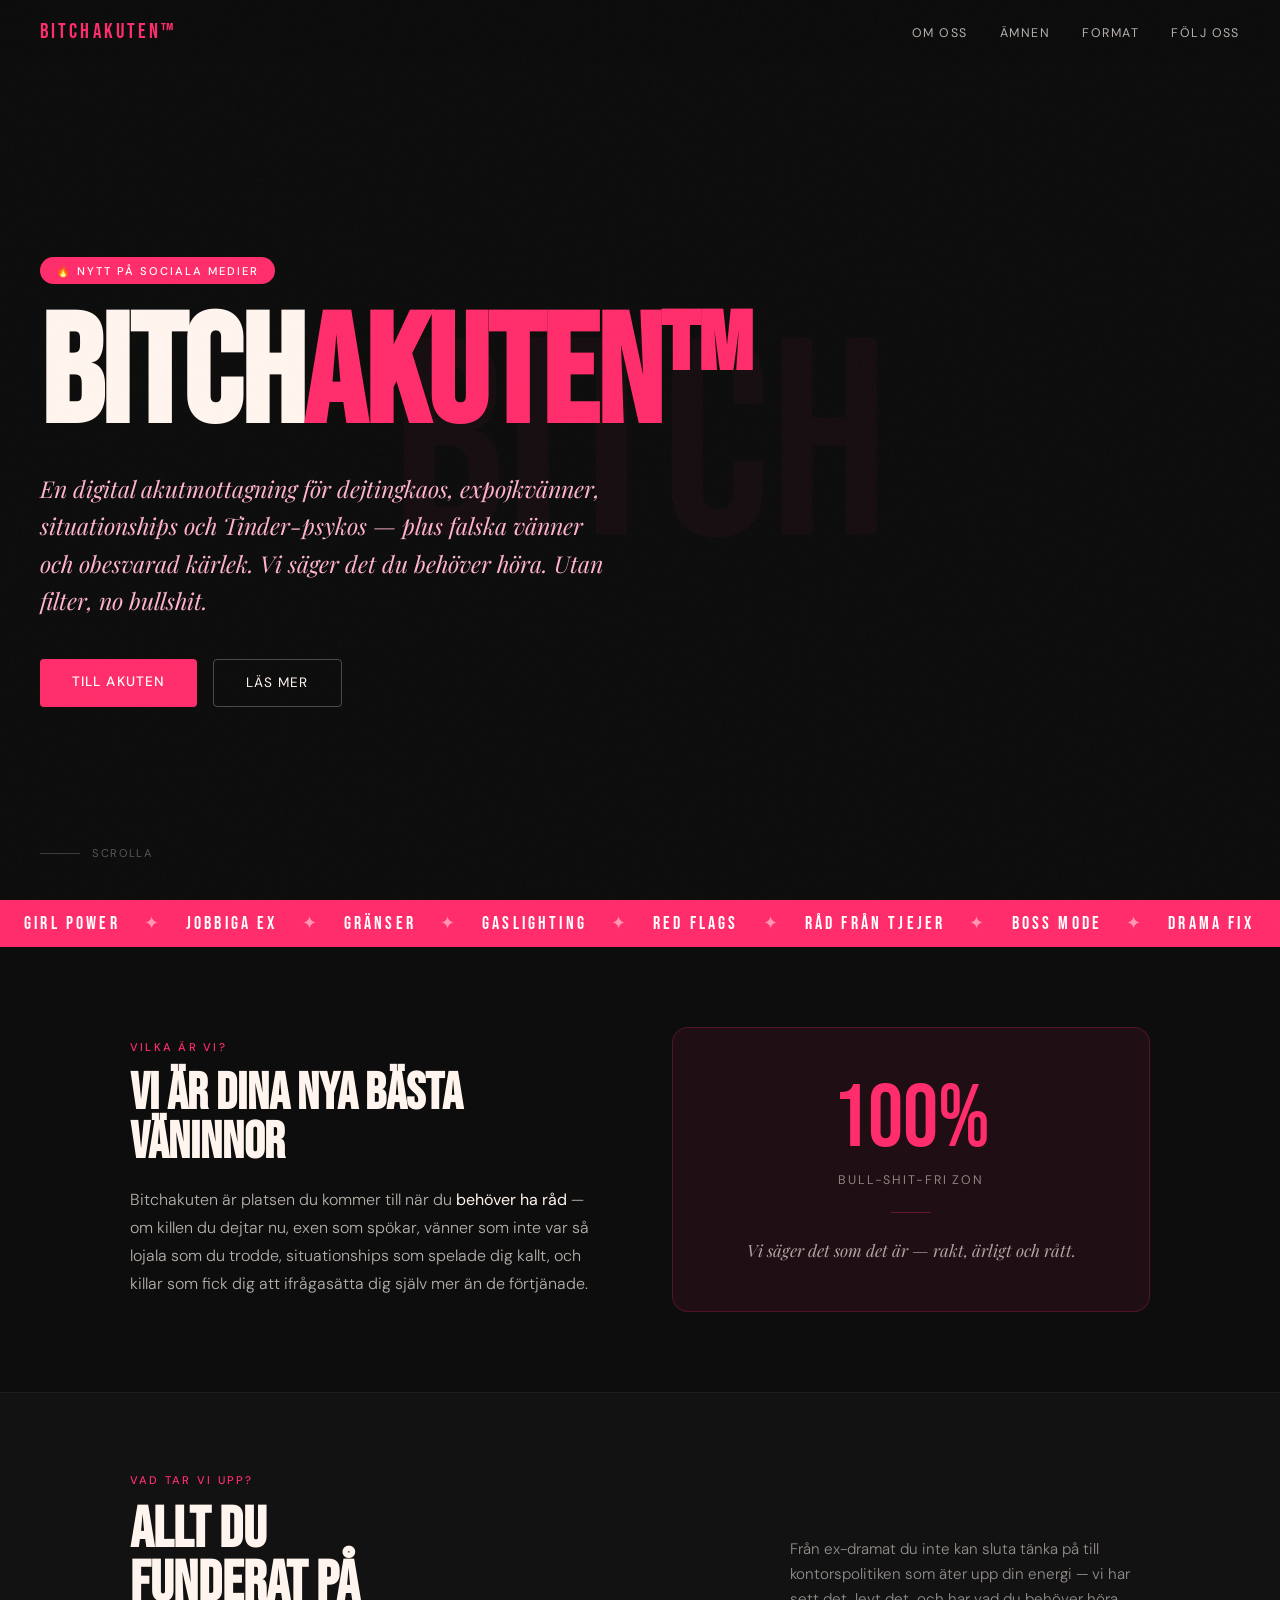
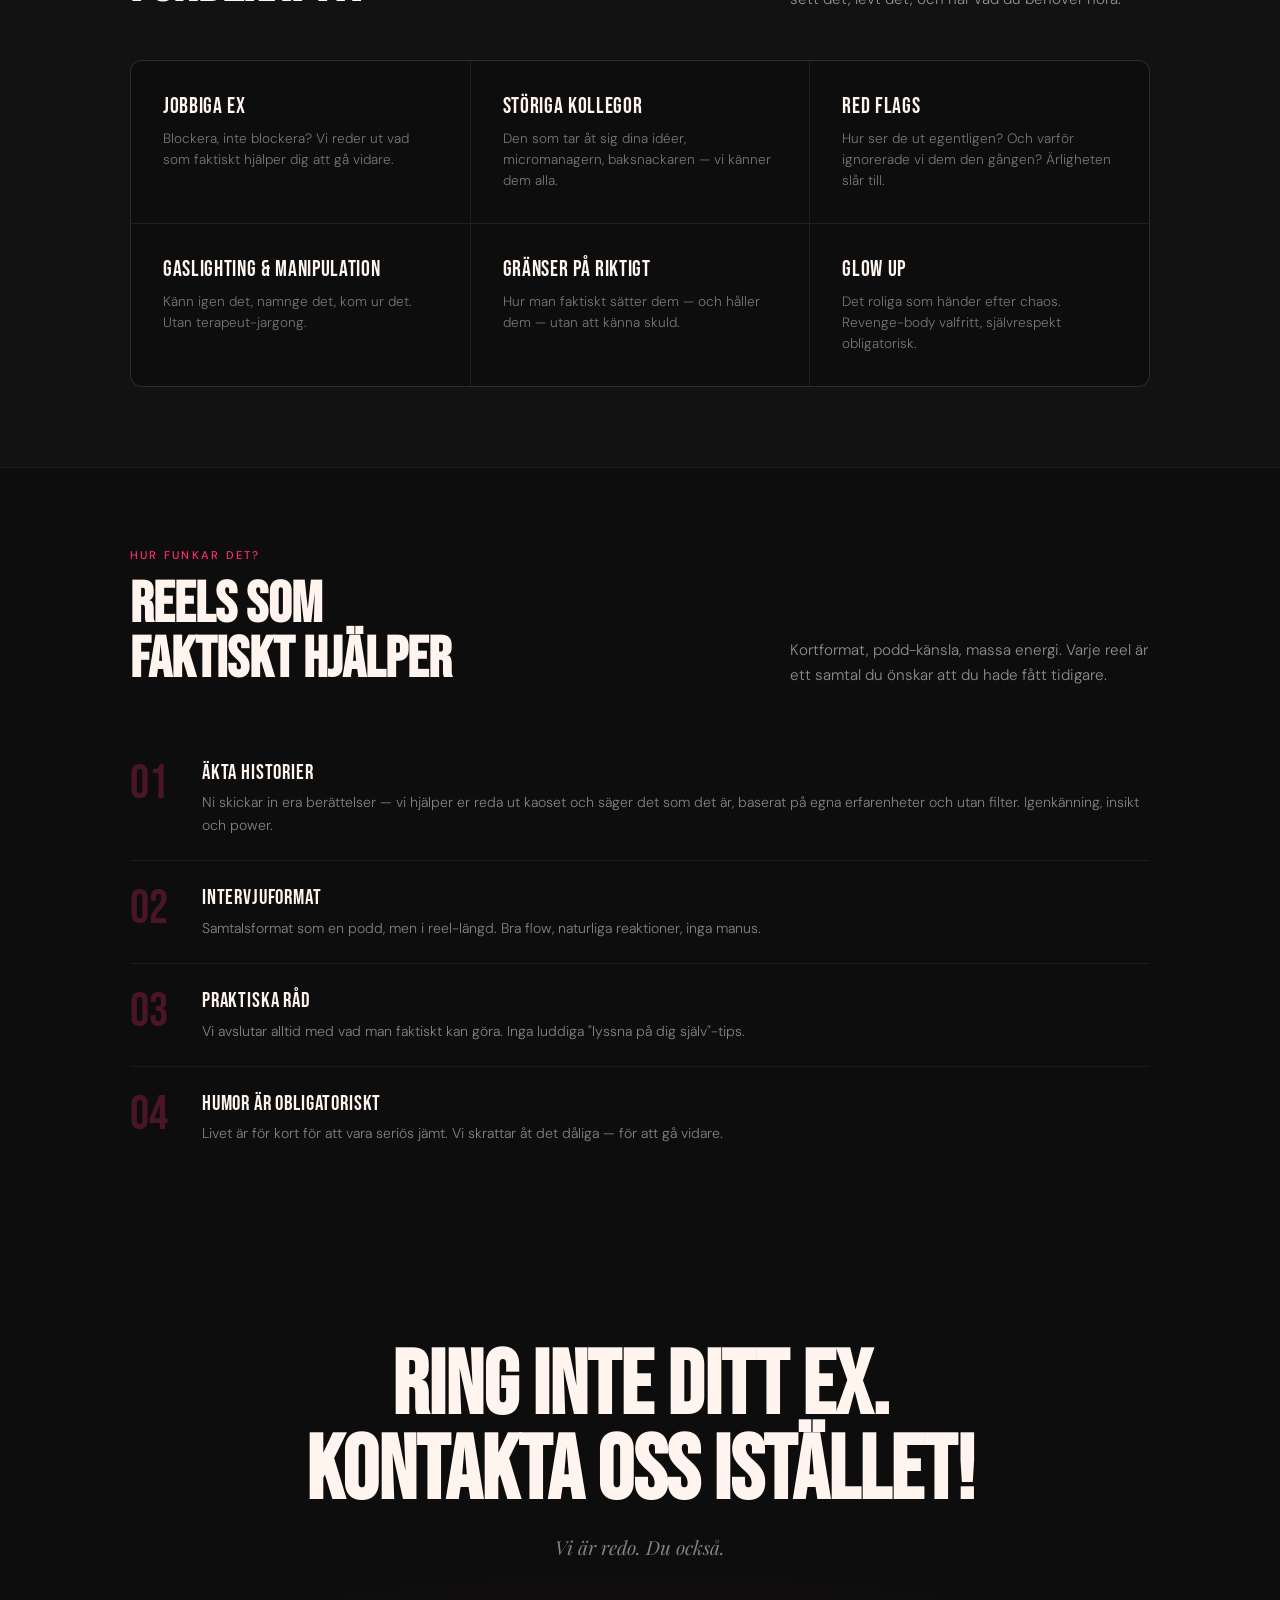
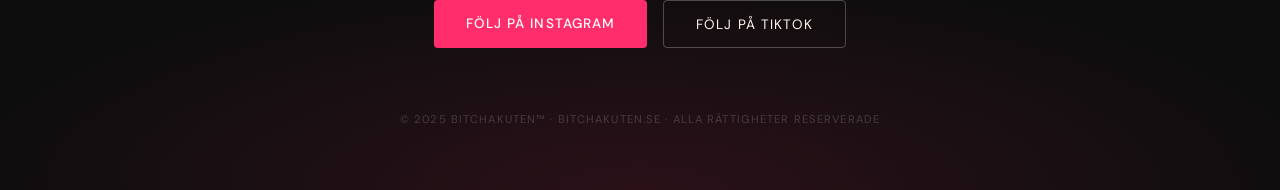
==== commit 337315c8: "Update index.html" ====
--- a/index.html
+++ b/index.html
@@ -15,9 +15,7 @@
     --hot-dark: #C4004A;
     --cream: #FFF5EE;
     --black: #0D0D0D;
-    --soft: #FFE0EC;
     --mid: #FFB3CC;
-    --accent: #FF7A00;
   }
 
   html { scroll-behavior: smooth; }
@@ -30,7 +28,6 @@
     cursor: default;
   }
 
-  /* ── NOISE OVERLAY ── */
   body::before {
     content: '';
     position: fixed;
@@ -50,7 +47,9 @@
     justify-content: space-between;
     align-items: center;
     padding: 1.2rem 2.5rem;
-    mix-blend-mode: normal;
+    background: rgba(13,13,13,0.85);
+    backdrop-filter: blur(8px);
+    -webkit-backdrop-filter: blur(8px);
   }
 
   .nav-logo {
@@ -78,6 +77,13 @@
 
   .nav-links a:hover { opacity: 1; color: var(--hot); }
 
+  /* ── DELAD LAYOUT ── */
+  .section-inner {
+    max-width: 1100px;
+    margin: 0 auto;
+    padding: 0 2.5rem;
+  }
+
   /* ── HERO ── */
   .hero {
     min-height: 100vh;
@@ -95,12 +101,11 @@
     left: 50%;
     transform: translate(-50%, -50%);
     font-family: 'Bebas Neue', sans-serif;
-    font-size: clamp(10rem, 25vw, 22rem);
+    font-size: clamp(8rem, 22vw, 22rem);
     color: var(--hot);
     opacity: 0.04;
     white-space: nowrap;
     pointer-events: none;
-    letter-spacing: -0.02em;
     user-select: none;
   }
 
@@ -126,12 +131,13 @@
 
   .hero-title {
     font-family: 'Bebas Neue', sans-serif;
-    font-size: clamp(5rem, 14vw, 13rem);
+    font-size: clamp(4rem, 12vw, 13rem);
     line-height: 0.9;
     letter-spacing: -0.01em;
     color: var(--cream);
     position: relative;
     z-index: 2;
+    word-break: break-word;
   }
 
   .hero-title .hot { color: var(--hot); }
@@ -139,11 +145,11 @@
   .hero-subtitle {
     font-family: 'Playfair Display', serif;
     font-style: italic;
-    font-size: clamp(1.1rem, 2.5vw, 1.6rem);
+    font-size: clamp(1rem, 2vw, 1.45rem);
     color: var(--mid);
     margin-top: 1.5rem;
-    max-width: 550px;
-    line-height: 1.5;
+    max-width: 580px;
+    line-height: 1.6;
     position: relative;
     z-index: 2;
   }
@@ -189,7 +195,7 @@
     cursor: pointer;
     border-radius: 4px;
     text-decoration: none;
-    transition: border-color 0.2s, transform 0.15s, background 0.2s;
+    transition: border-color 0.2s, transform 0.15s, color 0.2s;
     display: inline-block;
   }
 
@@ -233,13 +239,10 @@
     background: var(--hot);
     overflow: hidden;
     padding: 0.8rem 0;
-    border-top: 1px solid var(--hot-dark);
-    border-bottom: 1px solid var(--hot-dark);
   }
 
   .marquee-track {
     display: flex;
-    gap: 0;
     animation: marquee 18s linear infinite;
     white-space: nowrap;
   }
@@ -252,21 +255,19 @@
     color: white;
   }
 
-  .marquee-track .dot {
-    color: rgba(255,255,255,0.5);
-    padding: 0;
-  }
+  .marquee-track .dot { color: rgba(255,255,255,0.5); padding: 0; }
 
   @keyframes marquee { from { transform: translateX(0); } to { transform: translateX(-50%); } }
 
   /* ── ABOUT ── */
-  .about {
-    padding: 7rem 2.5rem;
-    max-width: 1100px;
-    margin: 0 auto;
+  .about-section {
+    padding: 5rem 0;
+  }
+
+  .about-grid {
     display: grid;
     grid-template-columns: 1fr 1fr;
-    gap: 5rem;
+    gap: 4rem;
     align-items: center;
   }
 
@@ -275,108 +276,102 @@
     letter-spacing: 0.2em;
     text-transform: uppercase;
     color: var(--hot);
-    margin-bottom: 1.2rem;
+    margin-bottom: 1rem;
     font-weight: 500;
   }
 
   .about-title {
     font-family: 'Bebas Neue', sans-serif;
-    font-size: clamp(3rem, 5vw, 5rem);
+    font-size: clamp(2.5rem, 4vw, 4.5rem);
     line-height: 0.95;
     color: var(--cream);
-    margin-bottom: 1.5rem;
+    margin-bottom: 1.2rem;
   }
 
   .about-body {
-    font-size: 1.05rem;
+    font-size: 1rem;
     line-height: 1.75;
     color: rgba(255,245,238,0.7);
     font-weight: 300;
   }
 
-  .about-body strong {
-    color: var(--cream);
-    font-weight: 400;
-  }
-
-  .about-visual {
-    position: relative;
-  }
-
-  .about-card {
+  .about-body strong { color: var(--cream); font-weight: 400; }
+
+  .stat-box {
     background: rgba(255,45,107,0.08);
-    border: 1px solid rgba(255,45,107,0.2);
-    border-radius: 12px;
-    padding: 2.5rem;
-    position: relative;
-  }
-
-  .about-card::before {
-    content: '"';
-    position: absolute;
-    top: -0.5rem;
-    left: 1.5rem;
-    font-family: 'Playfair Display', serif;
-    font-size: 5rem;
+    border: 1px solid rgba(255,45,107,0.22);
+    border-radius: 16px;
+    padding: 3rem 2.5rem;
+    text-align: center;
+  }
+
+  .stat-big {
+    font-family: 'Bebas Neue', sans-serif;
+    font-size: 5.5rem;
     color: var(--hot);
     line-height: 1;
-    opacity: 0.5;
-  }
-
-  .quote-text {
+    display: block;
+  }
+
+  .stat-label {
+    font-size: 0.78rem;
+    letter-spacing: 0.15em;
+    text-transform: uppercase;
+    color: rgba(255,245,238,0.5);
+    margin-top: 0.5rem;
+    display: block;
+  }
+
+  .stat-divider {
+    width: 40px;
+    height: 1px;
+    background: rgba(255,45,107,0.3);
+    margin: 1.5rem auto;
+  }
+
+  .stat-tagline {
     font-family: 'Playfair Display', serif;
     font-style: italic;
-    font-size: 1.25rem;
-    line-height: 1.6;
-    color: var(--cream);
-    margin-top: 1.5rem;
-  }
-
-  .quote-attr {
-    margin-top: 1.5rem;
-    font-size: 0.78rem;
-    letter-spacing: 0.12em;
-    text-transform: uppercase;
-    color: var(--hot);
+    font-size: 1.05rem;
+    color: rgba(255,245,238,0.65);
+    line-height: 1.55;
   }
 
   /* ── TOPICS ── */
-  .topics {
+  .topics-section {
     background: rgba(255,255,255,0.02);
     border-top: 1px solid rgba(255,255,255,0.05);
     border-bottom: 1px solid rgba(255,255,255,0.05);
-    padding: 7rem 2.5rem;
+    padding: 5rem 0;
   }
 
   .section-header {
-    max-width: 1100px;
-    margin: 0 auto 4rem;
     display: flex;
     justify-content: space-between;
     align-items: flex-end;
     gap: 2rem;
+    margin-bottom: 3rem;
     flex-wrap: wrap;
   }
 
   .section-title {
     font-family: 'Bebas Neue', sans-serif;
-    font-size: clamp(2.5rem, 5vw, 4.5rem);
+    font-size: clamp(2.2rem, 4.5vw, 4.5rem);
     line-height: 0.95;
   }
 
   .section-desc {
-    max-width: 380px;
+    max-width: 360px;
     font-size: 0.95rem;
     line-height: 1.65;
     color: rgba(255,245,238,0.55);
     font-weight: 300;
   }
 
+  /* Fast 3 kolumner — inga tomma rutor vid bred skärm */
   .topics-grid {
-    max-width: 1100px;
-    margin: 0 auto;
     display: grid;
-    grid-template-columns: repeat(auto-fit, minmax(240px, 1fr));
+    grid-template-columns: repeat(3, 1fr);
     gap: 1px;
     background: rgba(255,255,255,0.06);
     border: 1px solid rgba(255,255,255,0.06);
@@ -388,16 +383,9 @@
     background: var(--black);
     padding: 2rem;
     transition: background 0.25s;
-    cursor: default;
   }
 
   .topic-item:hover { background: rgba(255,45,107,0.07); }
-
-  .topic-emoji {
-    font-size: 1.8rem;
-    margin-bottom: 1rem;
-    display: block;
-  }
 
   .topic-name {
     font-family: 'Bebas Neue', sans-serif;
@@ -415,24 +403,14 @@
   }
 
   /* ── FORMAT ── */
-  .format {
-    padding: 7rem 2.5rem;
-    max-width: 1100px;
-    margin: 0 auto;
-  }
-
-  .format-grid {
-    display: grid;
-    grid-template-columns: 1fr 1fr;
-    gap: 3rem;
-    align-items: center;
-    margin-top: 4rem;
+  .format-section {
+    padding: 5rem 0;
   }
 
   .format-steps {
     display: flex;
     flex-direction: column;
-    gap: 0;
+    margin-top: 3rem;
   }
 
   .format-step {
@@ -440,7 +418,6 @@
     gap: 1.5rem;
     padding: 1.5rem 0;
     border-bottom: 1px solid rgba(255,255,255,0.06);
-    position: relative;
   }
 
   .format-step:last-child { border-bottom: none; }
@@ -457,8 +434,6 @@
 
   .format-step:hover .step-num { opacity: 0.8; }
 
-  .step-content {}
-
   .step-title {
     font-family: 'Bebas Neue', sans-serif;
     font-size: 1.3rem;
@@ -474,125 +449,9 @@
     font-weight: 300;
   }
 
-  .format-stat-box {
-    background: linear-gradient(135deg, rgba(255,45,107,0.12) 0%, rgba(255,122,0,0.06) 100%);
-    border: 1px solid rgba(255,45,107,0.25);
-    border-radius: 16px;
-    padding: 3rem 2.5rem;
-    text-align: center;
-  }
-
-  .stat-big {
-    font-family: 'Bebas Neue', sans-serif;
-    font-size: 5.5rem;
-    color: var(--hot);
-    line-height: 1;
-    display: block;
-  }
-
-  .stat-label {
-    font-size: 0.8rem;
-    letter-spacing: 0.15em;
-    text-transform: uppercase;
-    color: rgba(255,245,238,0.5);
-    margin-top: 0.5rem;
-    display: block;
-  }
-
-  .stat-divider {
-    width: 40px;
-    height: 1px;
-    background: rgba(255,45,107,0.3);
-    margin: 1.5rem auto;
-  }
-
-  .format-tagline {
-    font-family: 'Playfair Display', serif;
-    font-style: italic;
-    font-size: 1.1rem;
-    color: rgba(255,245,238,0.65);
-    line-height: 1.55;
-  }
-
-  /* ── SOCIAL ── */
-  .social {
-    background: rgba(255,255,255,0.02);
-    border-top: 1px solid rgba(255,255,255,0.05);
-    padding: 7rem 2.5rem;
-  }
-
-  .social-inner {
-    max-width: 1100px;
-    margin: 0 auto;
-  }
-
-  .social-platforms {
-    display: flex;
-    gap: 1rem;
-    margin-top: 3rem;
-    flex-wrap: wrap;
-  }
-
-  .platform-badge {
-    display: flex;
-    align-items: center;
-    gap: 0.75rem;
-    border: 1px solid rgba(255,255,255,0.12);
-    border-radius: 100px;
-    padding: 0.65rem 1.25rem;
-    font-size: 0.82rem;
-    letter-spacing: 0.08em;
-    text-transform: uppercase;
-    color: rgba(255,245,238,0.7);
-    text-decoration: none;
-    transition: border-color 0.2s, color 0.2s, transform 0.15s;
-    font-weight: 400;
-  }
-
-  .platform-badge:hover { border-color: var(--hot); color: var(--cream); transform: translateY(-2px); }
-
-  .platform-dot {
-    width: 8px; height: 8px;
-    border-radius: 50%;
-    background: var(--hot);
-    animation: pulse-dot 2s ease-in-out infinite;
-  }
-
-  @keyframes pulse-dot {
-    0%, 100% { opacity: 1; transform: scale(1); }
-    50% { opacity: 0.5; transform: scale(0.7); }
-  }
-
-  .social-quote {
-    margin-top: 4rem;
-    padding: 3rem;
-    border-left: 3px solid var(--hot);
-    background: rgba(255,45,107,0.04);
-    border-radius: 0 12px 12px 0;
-  }
-
-  .social-quote p {
-    font-family: 'Playfair Display', serif;
-    font-style: italic;
-    font-size: 1.35rem;
-    color: var(--cream);
-    line-height: 1.6;
-  }
-
-  .social-quote cite {
-    display: block;
-    margin-top: 1rem;
-    font-family: 'DM Sans', sans-serif;
-    font-size: 0.75rem;
-    letter-spacing: 0.15em;
-    text-transform: uppercase;
-    color: var(--hot);
-    font-style: normal;
-  }
-
-  /* ── FOOTER / CTA ── */
+  /* ── FOOTER ── */
   footer {
-    padding: 7rem 2.5rem 4rem;
+    padding: 6rem 0 4rem;
     text-align: center;
     position: relative;
     overflow: hidden;
@@ -607,10 +466,11 @@
 
   .footer-title {
     font-family: 'Bebas Neue', sans-serif;
-    font-size: clamp(3.5rem, 8vw, 7rem);
+    font-size: clamp(2.5rem, 7vw, 7rem);
     line-height: 0.95;
     position: relative;
     z-index: 2;
+    padding: 0 1.5rem;
   }
 
   .footer-subtitle {
@@ -631,42 +491,69 @@
     flex-wrap: wrap;
     position: relative;
     z-index: 2;
+    padding: 0 1.5rem;
   }
 
   .footer-meta {
-    margin-top: 5rem;
-    font-size: 0.72rem;
-    letter-spacing: 0.12em;
+    margin-top: 4rem;
+    font-size: 0.7rem;
+    letter-spacing: 0.1em;
     text-transform: uppercase;
     color: rgba(255,255,255,0.18);
     position: relative;
     z-index: 2;
-  }
-
-  /* ── ANIMATIONS ── */
+    padding: 0 1.5rem;
+  }
+
+  /* ── ANIMATIONER ── */
   .reveal {
     opacity: 0;
-    transform: translateY(30px);
-    transition: opacity 0.7s ease, transform 0.7s ease;
+    transform: translateY(24px);
+    transition: opacity 0.65s ease, transform 0.65s ease;
   }
   .reveal.visible { opacity: 1; transform: translateY(0); }
 
-  /* ── RESPONSIVE ── */
-  @media (max-width: 768px) {
-    .about { grid-template-columns: 1fr; gap: 3rem; }
-    .format-grid { grid-template-columns: 1fr; }
+  /* ── RESPONSIV ── */
+
+  /* Tablet ≤ 900px */
+  @media (max-width: 900px) {
+    .about-grid { grid-template-columns: 1fr; gap: 2.5rem; }
+    .topics-grid { grid-template-columns: repeat(2, 1fr); }
     .section-header { flex-direction: column; align-items: flex-start; }
-    nav { padding: 1rem 1.5rem; }
-    .nav-links { gap: 1.2rem; }
-    .hero { padding: 7rem 1.5rem 3rem; }
-    .about, .format, footer { padding-left: 1.5rem; padding-right: 1.5rem; }
-    .topics { padding-left: 1.5rem; padding-right: 1.5rem; }
-    .social { padding-left: 1.5rem; padding-right: 1.5rem; }
-    .social-quote { padding: 2rem 1.5rem; }
-  }
-
-  @media (max-width: 500px) {
+  }
+
+  /* Mobil ≤ 600px */
+  @media (max-width: 600px) {
+    nav { padding: 1rem 1.25rem; }
     .nav-links { display: none; }
+
+    .hero {
+      padding: 7rem 1.25rem 3.5rem;
+      min-height: 100svh;
+    }
+
+    .section-inner { padding: 0 1.25rem; }
+
+    .about-section  { padding: 3.5rem 0; }
+    .topics-section { padding: 3.5rem 0; }
+    .format-section { padding: 3.5rem 0; }
+    footer          { padding: 4.5rem 0 3rem; }
+
+    /* En kolumn på mobil — inga tomma rutor */
+    .topics-grid { grid-template-columns: 1fr; }
+
+    .stat-box { padding: 2rem 1.5rem; }
+    .stat-big { font-size: 4rem; }
+
+    .hero-scroll-hint { display: none; }
+
+    /* Knappar full-bredd på mobil */
+    .hero-cta-group { flex-direction: column; }
+    .btn-primary, .btn-ghost { text-align: center; }
+
+    .footer-ctas { flex-direction: column; align-items: center; }
+    .footer-ctas .btn-primary,
+    .footer-ctas .btn-ghost { min-width: 220px; text-align: center; }
   }
 </style>
 </head>
@@ -679,7 +566,7 @@
     <li><a href="#om-oss">Om oss</a></li>
     <li><a href="#amnen">Ämnen</a></li>
     <li><a href="#format">Format</a></li>
-    <li><a href="#footer-bg">Följ oss</a></li>
+    <li><a href="#cta">Följ oss</a></li>
   </ul>
 </nav>
 
@@ -691,11 +578,10 @@
     BITCH<span class="hot">AKUTEN™</span>
   </h1>
   <p class="hero-subtitle">
-    En digital akutmottagning för dejtingkaos, expojkvänner, situationships och Tinder-psykos — plus falska vänner och obesvarad kärlek som får dig att ifrågasätta allt. Vi säger det ingen annan säger. 
-  Det du behöver höra, utan filter, no bullshit.
+    En digital akutmottagning för dejtingkaos, expojkvänner, situationships och Tinder-psykos — plus falska vänner och obesvarad kärlek. Vi säger det du behöver höra. Utan filter, no bullshit.
   </p>
   <div class="hero-cta-group">
-    <a href="#footer-bg" class="btn-primary">Till akuten</a>
+    <a href="#cta" class="btn-primary">Till akuten</a>
     <a href="#om-oss" class="btn-ghost">Läs mer</a>
   </div>
   <div class="hero-scroll-hint">
@@ -729,115 +615,116 @@
 </div>
 
 <!-- ABOUT -->
-<section class="about" id="om-oss">
-  <div class="reveal">
-    <p class="about-label">Vilka är vi?</p>
-    <h2 class="about-title">Vi är dina nya bästa väninnor</h2>
-    <p class="about-body">
-      Bitchakuten är platsen du kommer till när du <strong>behöver ha råd</strong> — om killen du dejtar nu, exen som spökar, vänner som inte var så lojala som du trodde, situationships som spelade dig kallt, och killar som fick dig att ifrågasätta dig själv mer än de förtjänade.
-    </p>
-  </div>
-  <div class="about-visual reveal" style="transition-delay: 0.15s;">
-  
-    <div class="format-stat-box reveal" style="transition-delay: 0.2s;">
-      <span class="stat-big">100%</span>
-      <span class="stat-label">Bull-shit-fri zon</span>
-      <div class="stat-divider"></div>
-      <p class="format-tagline">
-        Vi säger det som det är — rakt, ärligt och rått.
-      </p>
-  </div>
-</section>
-
-<!-- TOPICS -->
-<section class="topics" id="amnen">
-  <div class="section-header reveal">
-    <div>
-      <p class="about-label">Vad tar vi upp?</p>
-      <h2 class="section-title">Allt du<br>funderat på</h2>
-    </div>
-    <p class="section-desc">
-      Från ex-dramat du inte kan sluta tänka på till kontorspolitiken som äter upp din energi — vi har sett det, levt det, och har vad du behöver höra.
-    </p>
-  </div>
-  <div class="topics-grid reveal">
-    <div class="topic-item">
-      <p class="topic-name">Jobbiga ex</p>
-      <p class="topic-desc">Blockera, inte blockera? Vi reder ut vad som faktiskt hjälper dig att gå vidare.</p>
-    </div>
-    <div class="topic-item">
-      <p class="topic-name">Störiga kollegor</p>
-      <p class="topic-desc">Den som tar åt sig dina idéer, micromanagern, baksnackaren — vi känner dem alla.</p>
-    </div>
-    <div class="topic-item">
-      <p class="topic-name">Red flags</p>
-      <p class="topic-desc">Hur ser de ut egentligen? Och varför ignorerade vi dem den gången? Ärligheten slår till.</p>
-    </div>
-    <div class="topic-item">
-      <p class="topic-name">Gaslighting & manipulation</p>
-      <p class="topic-desc">Känn igen det, namnge det, kom ur det. Utan terapeut-jargong.</p>
-    </div>
-    <div class="topic-item">
-      <p class="topic-name">Gränser på riktigt</p>
-      <p class="topic-desc">Hur man faktiskt sätter dem — och håller dem — utan att känna skuld.</p>
-    </div>
-    <div class="topic-item">
-      <p class="topic-name">Glow up</p>
-      <p class="topic-desc">Det roliga som händer efter chaos. Revenge-body valfritt, självrespekt obligatorisk.</p>
+<section class="about-section" id="om-oss">
+  <div class="section-inner">
+    <div class="about-grid">
+      <div class="reveal">
+        <p class="about-label">Vilka är vi?</p>
+        <h2 class="about-title">Vi är dina nya bästa väninnor</h2>
+        <p class="about-body">
+          Bitchakuten är platsen du kommer till när du <strong>behöver ha råd</strong> — om killen du dejtar nu, exen som spökar, vänner som inte var så lojala som du trodde, situationships som spelade dig kallt, och killar som fick dig att ifrågasätta dig själv mer än de förtjänade.
+        </p>
+      </div>
+      <div class="stat-box reveal" style="transition-delay: 0.15s;">
+        <span class="stat-big">100%</span>
+        <span class="stat-label">Bull-shit-fri zon</span>
+        <div class="stat-divider"></div>
+        <p class="stat-tagline">Vi säger det som det är — rakt, ärligt och rått.</p>
+      </div>
     </div>
   </div>
 </section>
 
+<!-- TOPICS -->
+<section class="topics-section" id="amnen">
+  <div class="section-inner">
+    <div class="section-header reveal">
+      <div>
+        <p class="about-label">Vad tar vi upp?</p>
+        <h2 class="section-title">Allt du<br>funderat på</h2>
+      </div>
+      <p class="section-desc">
+        Från ex-dramat du inte kan sluta tänka på till kontorspolitiken som äter upp din energi — vi har sett det, levt det, och har vad du behöver höra.
+      </p>
+    </div>
+    <div class="topics-grid reveal">
+      <div class="topic-item">
+        <p class="topic-name">Jobbiga ex</p>
+        <p class="topic-desc">Blockera, inte blockera? Vi reder ut vad som faktiskt hjälper dig att gå vidare.</p>
+      </div>
+      <div class="topic-item">
+        <p class="topic-name">Störiga kollegor</p>
+        <p class="topic-desc">Den som tar åt sig dina idéer, micromanagern, baksnackaren — vi känner dem alla.</p>
+      </div>
+      <div class="topic-item">
+        <p class="topic-name">Red flags</p>
+        <p class="topic-desc">Hur ser de ut egentligen? Och varför ignorerade vi dem den gången? Ärligheten slår till.</p>
+      </div>
+      <div class="topic-item">
+        <p class="topic-name">Gaslighting & manipulation</p>
+        <p class="topic-desc">Känn igen det, namnge det, kom ur det. Utan terapeut-jargong.</p>
+      </div>
+      <div class="topic-item">
+        <p class="topic-name">Gränser på riktigt</p>
+        <p class="topic-desc">Hur man faktiskt sätter dem — och håller dem — utan att känna skuld.</p>
+      </div>
+      <div class="topic-item">
+        <p class="topic-name">Glow up</p>
+        <p class="topic-desc">Det roliga som händer efter chaos. Revenge-body valfritt, självrespekt obligatorisk.</p>
+      </div>
+    </div>
+  </div>
+</section>
+
 <!-- FORMAT -->
-<section class="format" id="format">
-  <div class="section-header reveal">
-    <div>
-      <p class="about-label">Hur funkar det?</p>
-      <h2 class="section-title">Reels som<br>faktiskt hjälper</h2>
+<section class="format-section" id="format">
+  <div class="section-inner">
+    <div class="section-header reveal">
+      <div>
+        <p class="about-label">Hur funkar det?</p>
+        <h2 class="section-title">Reels som<br>faktiskt hjälper</h2>
+      </div>
+      <p class="section-desc">
+        Kortformat, podd-känsla, massa energi. Varje reel är ett samtal du önskar att du hade fått tidigare.
+      </p>
     </div>
-    <p class="section-desc">
-      
-    </p>
-  </div>
-  <div class="format-grid">
     <div class="format-steps reveal">
       <div class="format-step">
         <span class="step-num">01</span>
-        <div class="step-content">
+        <div>
           <p class="step-title">Äkta historier</p>
           <p class="step-body">Ni skickar in era berättelser — vi hjälper er reda ut kaoset och säger det som det är, baserat på egna erfarenheter och utan filter. Igenkänning, insikt och power.</p>
         </div>
       </div>
       <div class="format-step">
         <span class="step-num">02</span>
-        <div class="step-content">
+        <div>
           <p class="step-title">Intervjuformat</p>
           <p class="step-body">Samtalsformat som en podd, men i reel-längd. Bra flow, naturliga reaktioner, inga manus.</p>
         </div>
       </div>
       <div class="format-step">
         <span class="step-num">03</span>
-        <div class="step-content">
+        <div>
           <p class="step-title">Praktiska råd</p>
           <p class="step-body">Vi avslutar alltid med vad man faktiskt kan göra. Inga luddiga "lyssna på dig själv"-tips.</p>
         </div>
       </div>
       <div class="format-step">
         <span class="step-num">04</span>
-        <div class="step-content">
+        <div>
           <p class="step-title">Humor är obligatoriskt</p>
           <p class="step-body">Livet är för kort för att vara seriös jämt. Vi skrattar åt det dåliga — för att gå vidare.</p>
         </div>
       </div>
     </div>
+  </div>
 </section>
 
-<!-- FOOTER -->
-<footer>
-  <div class="footer-bg"id="footer-bg">
-  </div>
-  <h2 class="footer-title reveal">Ring inte ditt ex.
-    <br>Kontakta oss istället!</h2>
+<!-- FOOTER CTA -->
+<footer id="cta">
+  <div class="footer-bg"></div>
+  <h2 class="footer-title reveal">Ring inte ditt ex.<br>Kontakta oss istället!</h2>
   <p class="footer-subtitle reveal">Vi är redo. Du också.</p>
   <div class="footer-ctas reveal">
     <a href="https://instagram.com/bitchakuten" class="btn-primary" target="_blank" rel="noopener">Följ på Instagram</a>
@@ -849,14 +736,11 @@
 <script>
 const observer = new IntersectionObserver((entries) => {
   entries.forEach(e => {
-    if (e.isIntersecting) {
-      e.target.classList.add('visible');
-    }
+    if (e.isIntersecting) e.target.classList.add('visible');
   });
-}, { threshold: 0.12 });
+}, { threshold: 0.1 });
 
 document.querySelectorAll('.reveal').forEach(el => observer.observe(el));
 </script>
 </body>
 </html>
-
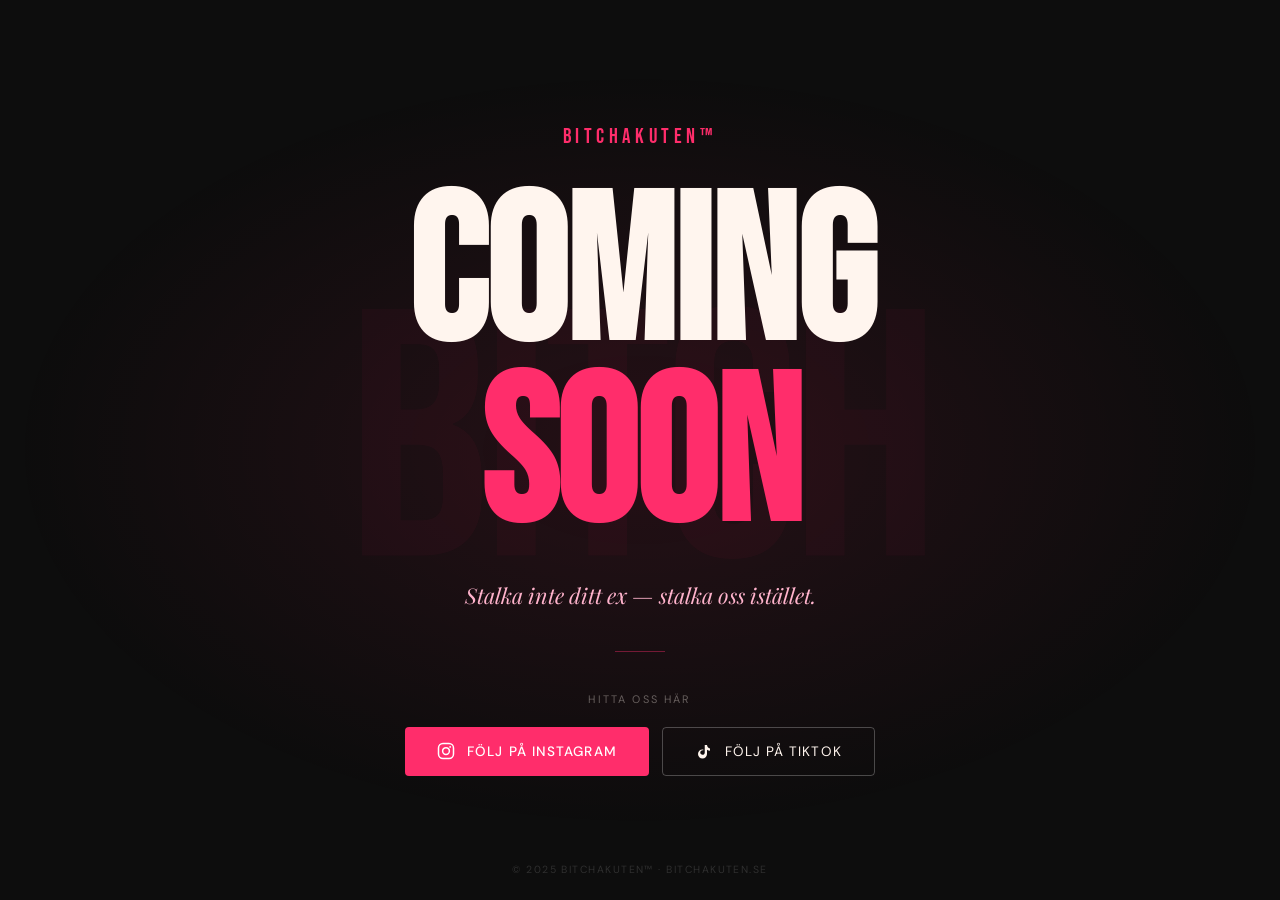
==== commit 2795c55e: "Create index.html" ====
--- a/index.html
+++ b/index.html
@@ -3,10 +3,8 @@
 <head>
 <meta charset="UTF-8">
 <meta name="viewport" content="width=device-width, initial-scale=1.0">
-<title>BITCHAKUTEN</title>
-<link rel="preconnect" href="https://fonts.googleapis.com">
-<link rel="preconnect" href="https://fonts.gstatic.com" crossorigin>
-<link href="https://fonts.googleapis.com/css2?family=Bebas+Neue&family=DM+Sans:ital,opsz,wght@0,9..40,300;0,9..40,400;0,9..40,500;1,9..40,300;1,9..40,400&family=Playfair+Display:ital,wght@1,400;1,700&display=swap" rel="stylesheet">
+<title>BITCHAKUTEN — Coming Soon</title>
+<link href="https://fonts.googleapis.com/css2?family=Bebas+Neue&family=DM+Sans:ital,wght@0,300;0,400;1,300&family=Playfair+Display:ital,wght@1,400&display=swap" rel="stylesheet">
 <style>
   *, *::before, *::after { margin: 0; padding: 0; box-sizing: border-box; }
 
@@ -18,729 +16,234 @@
     --mid: #FFB3CC;
   }
 
-  html { scroll-behavior: smooth; }
+  html, body {
+    height: 100%;
+  }
 
   body {
     background: var(--black);
     color: var(--cream);
     font-family: 'DM Sans', sans-serif;
-    overflow-x: hidden;
-    cursor: default;
-  }
-
-  body::before {
+    display: flex;
+    flex-direction: column;
+    align-items: center;
+    justify-content: center;
+    min-height: 100vh;
+    text-align: center;
+    padding: 2rem 1.5rem;
+    overflow: hidden;
+    position: relative;
+  }
+
+  /* Subtle radial glow */
+  body::after {
     content: '';
     position: fixed;
     inset: 0;
-    background-image: url("data:image/svg+xml,%3Csvg viewBox='0 0 256 256' xmlns='http://www.w3.org/2000/svg'%3E%3Cfilter id='n'%3E%3CfeTurbulence type='fractalNoise' baseFrequency='0.9' numOctaves='4' stitchTiles='stitch'/%3E%3C/filter%3E%3Crect width='100%25' height='100%25' filter='url(%23n)' opacity='0.04'/%3E%3C/svg%3E");
+    background: radial-gradient(ellipse 70% 60% at 50% 50%, rgba(255,45,107,0.1) 0%, transparent 70%);
     pointer-events: none;
-    z-index: 9999;
-    opacity: 0.4;
-  }
-
-  /* ── NAV ── */
-  nav {
+  }
+
+  /* Big ghost text behind everything */
+  .bg-text {
     position: fixed;
-    top: 0; left: 0; right: 0;
-    z-index: 100;
-    display: flex;
-    justify-content: space-between;
-    align-items: center;
-    padding: 1.2rem 2.5rem;
-    background: rgba(13,13,13,0.85);
-    backdrop-filter: blur(8px);
-    -webkit-backdrop-filter: blur(8px);
-  }
-
-  .nav-logo {
-    font-family: 'Bebas Neue', sans-serif;
-    font-size: 1.3rem;
-    letter-spacing: 0.15em;
-    color: var(--hot);
-  }
-
-  .nav-links {
-    display: flex;
-    gap: 2rem;
-    list-style: none;
-  }
-
-  .nav-links a {
-    color: var(--cream);
-    text-decoration: none;
-    font-size: 0.78rem;
-    letter-spacing: 0.12em;
-    text-transform: uppercase;
-    opacity: 0.7;
-    transition: opacity 0.2s, color 0.2s;
-  }
-
-  .nav-links a:hover { opacity: 1; color: var(--hot); }
-
-  /* ── DELAD LAYOUT ── */
-  .section-inner {
-    max-width: 1100px;
-    margin: 0 auto;
-    padding: 0 2.5rem;
-  }
-
-  /* ── HERO ── */
-  .hero {
-    min-height: 100vh;
-    display: flex;
-    flex-direction: column;
-    justify-content: center;
-    padding: 8rem 2.5rem 4rem;
-    position: relative;
-    overflow: hidden;
-  }
-
-  .hero-bg-text {
-    position: absolute;
     top: 50%;
     left: 50%;
     transform: translate(-50%, -50%);
     font-family: 'Bebas Neue', sans-serif;
-    font-size: clamp(8rem, 22vw, 22rem);
+    font-size: clamp(8rem, 28vw, 22rem);
     color: var(--hot);
     opacity: 0.04;
     white-space: nowrap;
     pointer-events: none;
     user-select: none;
-  }
-
-  .hero-pill {
-    display: inline-block;
-    background: var(--hot);
-    color: white;
-    font-size: 0.7rem;
-    letter-spacing: 0.18em;
-    text-transform: uppercase;
-    padding: 0.4rem 1rem;
-    border-radius: 100px;
-    margin-bottom: 1.5rem;
-    font-weight: 500;
-    width: fit-content;
-    animation: pulse-pill 3s ease-in-out infinite;
-  }
-
-  @keyframes pulse-pill {
-    0%, 100% { box-shadow: 0 0 0 0 rgba(255,45,107,0.4); }
-    50% { box-shadow: 0 0 0 10px rgba(255,45,107,0); }
-  }
-
-  .hero-title {
+    letter-spacing: -0.02em;
+  }
+
+  .content {
+    position: relative;
+    z-index: 2;
+    display: flex;
+    flex-direction: column;
+    align-items: center;
+    gap: 0;
+  }
+
+  /* Logo */
+  .logo {
     font-family: 'Bebas Neue', sans-serif;
-    font-size: clamp(4rem, 12vw, 13rem);
-    line-height: 0.9;
+    font-size: clamp(1rem, 3vw, 1.3rem);
+    letter-spacing: 0.22em;
+    color: var(--hot);
+    margin-bottom: 2.5rem;
+    opacity: 0;
+    animation: fade-up 0.8s ease 0.1s forwards;
+  }
+
+  /* Coming soon */
+  .coming-soon {
+    font-family: 'Bebas Neue', sans-serif;
+    font-size: clamp(4.5rem, 16vw, 13rem);
+    line-height: 0.88;
     letter-spacing: -0.01em;
     color: var(--cream);
-    position: relative;
-    z-index: 2;
-    word-break: break-word;
-  }
-
-  .hero-title .hot { color: var(--hot); }
-
-  .hero-subtitle {
+    opacity: 0;
+    animation: fade-up 0.8s ease 0.25s forwards;
+  }
+
+  .coming-soon .hot { color: var(--hot); }
+
+  /* Tagline */
+  .tagline {
     font-family: 'Playfair Display', serif;
     font-style: italic;
-    font-size: clamp(1rem, 2vw, 1.45rem);
+    font-size: clamp(1rem, 2.5vw, 1.35rem);
     color: var(--mid);
-    margin-top: 1.5rem;
-    max-width: 580px;
-    line-height: 1.6;
-    position: relative;
-    z-index: 2;
-  }
-
-  .hero-cta-group {
-    display: flex;
+    margin-top: 1.8rem;
+    line-height: 1.5;
+    max-width: 420px;
+    opacity: 0;
+    animation: fade-up 0.8s ease 0.4s forwards;
+  }
+
+  /* Divider */
+  .divider {
+    width: 50px;
+    height: 1px;
+    background: rgba(255,45,107,0.4);
+    margin: 2.5rem auto;
+    opacity: 0;
+    animation: fade-up 0.8s ease 0.55s forwards;
+  }
+
+  /* Social links */
+  .social-links {
+    display: flex;
+    flex-direction: column;
+    align-items: center;
     gap: 1rem;
-    margin-top: 2.5rem;
+    opacity: 0;
+    animation: fade-up 0.8s ease 0.65s forwards;
+  }
+
+  .social-label {
+    font-size: 0.68rem;
+    letter-spacing: 0.2em;
+    text-transform: uppercase;
+    color: rgba(255,245,238,0.35);
+    margin-bottom: 0.3rem;
+  }
+
+  .social-row {
+    display: flex;
+    gap: 0.8rem;
     flex-wrap: wrap;
-    position: relative;
-    z-index: 2;
-  }
-
-  .btn-primary {
-    background: var(--hot);
-    color: white;
-    border: none;
+    justify-content: center;
+  }
+
+  .social-btn {
+    display: inline-flex;
+    align-items: center;
+    gap: 0.75rem;
     padding: 0.9rem 2rem;
+    border-radius: 4px;
+    text-decoration: none;
     font-family: 'DM Sans', sans-serif;
     font-size: 0.85rem;
     font-weight: 500;
     letter-spacing: 0.08em;
     text-transform: uppercase;
-    cursor: pointer;
-    border-radius: 4px;
-    text-decoration: none;
-    transition: background 0.2s, transform 0.15s;
-    display: inline-block;
-  }
-
-  .btn-primary:hover { background: var(--hot-dark); transform: translateY(-2px); }
-
-  .btn-ghost {
+    transition: background 0.2s, border-color 0.2s, color 0.2s, transform 0.15s;
+    white-space: nowrap;
+  }
+
+  .social-btn.ig {
+    background: var(--hot);
+    color: white;
+    border: none;
+  }
+
+  .social-btn.ig:hover { background: var(--hot-dark); transform: translateY(-2px); }
+
+  .social-btn.tt {
     background: transparent;
     color: var(--cream);
     border: 1px solid rgba(255,255,255,0.25);
-    padding: 0.9rem 2rem;
-    font-family: 'DM Sans', sans-serif;
-    font-size: 0.85rem;
     font-weight: 400;
-    letter-spacing: 0.08em;
+  }
+
+  .social-btn.tt:hover { border-color: var(--hot); color: var(--hot); transform: translateY(-2px); }
+
+  .btn-icon {
+    width: 18px;
+    height: 18px;
+    display: flex;
+    align-items: center;
+    justify-content: center;
+    flex-shrink: 0;
+  }
+
+  .btn-icon svg { width: 100%; height: 100%; }
+
+  /* Footer note */
+  .footer-note {
+    position: fixed;
+    bottom: 1.5rem;
+    left: 0; right: 0;
+    text-align: center;
+    font-size: 0.65rem;
+    letter-spacing: 0.14em;
     text-transform: uppercase;
-    cursor: pointer;
-    border-radius: 4px;
-    text-decoration: none;
-    transition: border-color 0.2s, transform 0.15s, color 0.2s;
-    display: inline-block;
-  }
-
-  .btn-ghost:hover { border-color: var(--hot); color: var(--hot); transform: translateY(-2px); }
-
-  .hero-scroll-hint {
-    position: absolute;
-    bottom: 2.5rem;
-    left: 2.5rem;
-    display: flex;
-    align-items: center;
-    gap: 0.75rem;
-    font-size: 0.7rem;
-    letter-spacing: 0.15em;
-    text-transform: uppercase;
-    color: rgba(255,255,255,0.3);
-    z-index: 2;
-  }
-
-  .scroll-line {
-    width: 40px;
-    height: 1px;
-    background: rgba(255,255,255,0.2);
-    position: relative;
-    overflow: hidden;
-  }
-
-  .scroll-line::after {
-    content: '';
-    position: absolute;
-    top: 0; left: -100%;
-    width: 100%; height: 100%;
-    background: var(--hot);
-    animation: slide-line 2s ease-in-out infinite;
-  }
-
-  @keyframes slide-line { 0% { left: -100%; } 100% { left: 100%; } }
-
-  /* ── MARQUEE ── */
-  .marquee-wrap {
-    background: var(--hot);
-    overflow: hidden;
-    padding: 0.8rem 0;
-  }
-
-  .marquee-track {
-    display: flex;
-    animation: marquee 18s linear infinite;
-    white-space: nowrap;
-  }
-
-  .marquee-track span {
-    font-family: 'Bebas Neue', sans-serif;
-    font-size: 1.1rem;
-    letter-spacing: 0.18em;
-    padding: 0 1.5rem;
-    color: white;
-  }
-
-  .marquee-track .dot { color: rgba(255,255,255,0.5); padding: 0; }
-
-  @keyframes marquee { from { transform: translateX(0); } to { transform: translateX(-50%); } }
-
-  /* ── ABOUT ── */
-  .about-section {
-    padding: 5rem 0;
-  }
-
-  .about-grid {
-    display: grid;
-    grid-template-columns: 1fr 1fr;
-    gap: 4rem;
-    align-items: center;
-  }
-
-  .about-label {
-    font-size: 0.7rem;
-    letter-spacing: 0.2em;
-    text-transform: uppercase;
-    color: var(--hot);
-    margin-bottom: 1rem;
-    font-weight: 500;
-  }
-
-  .about-title {
-    font-family: 'Bebas Neue', sans-serif;
-    font-size: clamp(2.5rem, 4vw, 4.5rem);
-    line-height: 0.95;
-    color: var(--cream);
-    margin-bottom: 1.2rem;
-  }
-
-  .about-body {
-    font-size: 1rem;
-    line-height: 1.75;
-    color: rgba(255,245,238,0.7);
-    font-weight: 300;
-  }
-
-  .about-body strong { color: var(--cream); font-weight: 400; }
-
-  .stat-box {
-    background: rgba(255,45,107,0.08);
-    border: 1px solid rgba(255,45,107,0.22);
-    border-radius: 16px;
-    padding: 3rem 2.5rem;
-    text-align: center;
-  }
-
-  .stat-big {
-    font-family: 'Bebas Neue', sans-serif;
-    font-size: 5.5rem;
-    color: var(--hot);
-    line-height: 1;
-    display: block;
-  }
-
-  .stat-label {
-    font-size: 0.78rem;
-    letter-spacing: 0.15em;
-    text-transform: uppercase;
-    color: rgba(255,245,238,0.5);
-    margin-top: 0.5rem;
-    display: block;
-  }
-
-  .stat-divider {
-    width: 40px;
-    height: 1px;
-    background: rgba(255,45,107,0.3);
-    margin: 1.5rem auto;
-  }
-
-  .stat-tagline {
-    font-family: 'Playfair Display', serif;
-    font-style: italic;
-    font-size: 1.05rem;
-    color: rgba(255,245,238,0.65);
-    line-height: 1.55;
-  }
-
-  /* ── TOPICS ── */
-  .topics-section {
-    background: rgba(255,255,255,0.02);
-    border-top: 1px solid rgba(255,255,255,0.05);
-    border-bottom: 1px solid rgba(255,255,255,0.05);
-    padding: 5rem 0;
-  }
-
-  .section-header {
-    display: flex;
-    justify-content: space-between;
-    align-items: flex-end;
-    gap: 2rem;
-    margin-bottom: 3rem;
-    flex-wrap: wrap;
-  }
-
-  .section-title {
-    font-family: 'Bebas Neue', sans-serif;
-    font-size: clamp(2.2rem, 4.5vw, 4.5rem);
-    line-height: 0.95;
-  }
-
-  .section-desc {
-    max-width: 360px;
-    font-size: 0.95rem;
-    line-height: 1.65;
-    color: rgba(255,245,238,0.55);
-    font-weight: 300;
-  }
-
-  /* Fast 3 kolumner — inga tomma rutor vid bred skärm */
-  .topics-grid {
-    display: grid;
-    grid-template-columns: repeat(3, 1fr);
-    gap: 1px;
-    background: rgba(255,255,255,0.06);
-    border: 1px solid rgba(255,255,255,0.06);
-    border-radius: 12px;
-    overflow: hidden;
-  }
-
-  .topic-item {
-    background: var(--black);
-    padding: 2rem;
-    transition: background 0.25s;
-  }
-
-  .topic-item:hover { background: rgba(255,45,107,0.07); }
-
-  .topic-name {
-    font-family: 'Bebas Neue', sans-serif;
-    font-size: 1.4rem;
-    letter-spacing: 0.03em;
-    color: var(--cream);
-    margin-bottom: 0.5rem;
-  }
-
-  .topic-desc {
-    font-size: 0.85rem;
-    line-height: 1.55;
-    color: rgba(255,245,238,0.45);
-    font-weight: 300;
-  }
-
-  /* ── FORMAT ── */
-  .format-section {
-    padding: 5rem 0;
-  }
-
-  .format-steps {
-    display: flex;
-    flex-direction: column;
-    margin-top: 3rem;
-  }
-
-  .format-step {
-    display: flex;
-    gap: 1.5rem;
-    padding: 1.5rem 0;
-    border-bottom: 1px solid rgba(255,255,255,0.06);
-  }
-
-  .format-step:last-child { border-bottom: none; }
-
-  .step-num {
-    font-family: 'Bebas Neue', sans-serif;
-    font-size: 3rem;
-    color: var(--hot);
-    opacity: 0.25;
-    line-height: 1;
-    min-width: 3rem;
-    transition: opacity 0.2s;
-  }
-
-  .format-step:hover .step-num { opacity: 0.8; }
-
-  .step-title {
-    font-family: 'Bebas Neue', sans-serif;
-    font-size: 1.3rem;
-    letter-spacing: 0.04em;
-    color: var(--cream);
-    margin-bottom: 0.4rem;
-  }
-
-  .step-body {
-    font-size: 0.88rem;
-    line-height: 1.6;
-    color: rgba(255,245,238,0.5);
-    font-weight: 300;
-  }
-
-  /* ── FOOTER ── */
-  footer {
-    padding: 6rem 0 4rem;
-    text-align: center;
-    position: relative;
-    overflow: hidden;
-  }
-
-  .footer-bg {
-    position: absolute;
-    inset: 0;
-    background: radial-gradient(ellipse 80% 60% at 50% 100%, rgba(255,45,107,0.12) 0%, transparent 70%);
-    pointer-events: none;
-  }
-
-  .footer-title {
-    font-family: 'Bebas Neue', sans-serif;
-    font-size: clamp(2.5rem, 7vw, 7rem);
-    line-height: 0.95;
-    position: relative;
-    z-index: 2;
-    padding: 0 1.5rem;
-  }
-
-  .footer-subtitle {
-    font-family: 'Playfair Display', serif;
-    font-style: italic;
-    font-size: 1.2rem;
-    color: rgba(255,245,238,0.5);
-    margin-top: 1.2rem;
-    margin-bottom: 2.5rem;
-    position: relative;
-    z-index: 2;
-  }
-
-  .footer-ctas {
-    display: flex;
-    justify-content: center;
-    gap: 1rem;
-    flex-wrap: wrap;
-    position: relative;
-    z-index: 2;
-    padding: 0 1.5rem;
-  }
-
-  .footer-meta {
-    margin-top: 4rem;
-    font-size: 0.7rem;
-    letter-spacing: 0.1em;
-    text-transform: uppercase;
-    color: rgba(255,255,255,0.18);
-    position: relative;
-    z-index: 2;
-    padding: 0 1.5rem;
-  }
-
-  /* ── ANIMATIONER ── */
-  .reveal {
-    opacity: 0;
-    transform: translateY(24px);
-    transition: opacity 0.65s ease, transform 0.65s ease;
-  }
-  .reveal.visible { opacity: 1; transform: translateY(0); }
-
-  /* ── RESPONSIV ── */
-
-  /* Tablet ≤ 900px */
-  @media (max-width: 900px) {
-    .about-grid { grid-template-columns: 1fr; gap: 2.5rem; }
-    .topics-grid { grid-template-columns: repeat(2, 1fr); }
-    .section-header { flex-direction: column; align-items: flex-start; }
-  }
-
-  /* Mobil ≤ 600px */
-  @media (max-width: 600px) {
-    nav { padding: 1rem 1.25rem; }
-    .nav-links { display: none; }
-
-    .hero {
-      padding: 7rem 1.25rem 3.5rem;
-      min-height: 100svh;
-    }
-
-    .section-inner { padding: 0 1.25rem; }
-
-    .about-section  { padding: 3.5rem 0; }
-    .topics-section { padding: 3.5rem 0; }
-    .format-section { padding: 3.5rem 0; }
-    footer          { padding: 4.5rem 0 3rem; }
-
-    /* En kolumn på mobil — inga tomma rutor */
-    .topics-grid { grid-template-columns: 1fr; }
-
-    .stat-box { padding: 2rem 1.5rem; }
-    .stat-big { font-size: 4rem; }
-
-    .hero-scroll-hint { display: none; }
-
-    /* Knappar full-bredd på mobil */
-    .hero-cta-group { flex-direction: column; }
-    .btn-primary, .btn-ghost { text-align: center; }
-
-    .footer-ctas { flex-direction: column; align-items: center; }
-    .footer-ctas .btn-primary,
-    .footer-ctas .btn-ghost { min-width: 220px; text-align: center; }
+    color: rgba(255,255,255,0.14);
+    opacity: 0;
+    animation: fade-up 0.8s ease 0.9s forwards;
+  }
+
+  @keyframes fade-up {
+    from { opacity: 0; transform: translateY(18px); }
+    to   { opacity: 1; transform: translateY(0); }
   }
 </style>
 </head>
 <body>
 
-<!-- NAV -->
-<nav>
-  <span class="nav-logo">Bitchakuten™</span>
-  <ul class="nav-links">
-    <li><a href="#om-oss">Om oss</a></li>
-    <li><a href="#amnen">Ämnen</a></li>
-    <li><a href="#format">Format</a></li>
-    <li><a href="#cta">Följ oss</a></li>
-  </ul>
-</nav>
-
-<!-- HERO -->
-<section class="hero">
-  <div class="hero-bg-text" aria-hidden="true">BITCH</div>
-  <span class="hero-pill">🔥 Nytt på sociala medier</span>
-  <h1 class="hero-title">
-    BITCH<span class="hot">AKUTEN™</span>
-  </h1>
-  <p class="hero-subtitle">
-    En digital akutmottagning för dejtingkaos, expojkvänner, situationships och Tinder-psykos — plus falska vänner och obesvarad kärlek. Vi säger det du behöver höra. Utan filter, no bullshit.
-  </p>
-  <div class="hero-cta-group">
-    <a href="#cta" class="btn-primary">Till akuten</a>
-    <a href="#om-oss" class="btn-ghost">Läs mer</a>
-  </div>
-  <div class="hero-scroll-hint">
-    <span class="scroll-line"></span>
-    Scrolla
-  </div>
-</section>
-
-<!-- MARQUEE -->
-<div class="marquee-wrap" aria-hidden="true">
-  <div class="marquee-track">
-    <span>Girl Power</span><span class="dot">✦</span>
-    <span>Jobbiga Ex</span><span class="dot">✦</span>
-    <span>Gränser</span><span class="dot">✦</span>
-    <span>Gaslighting</span><span class="dot">✦</span>
-    <span>Red Flags</span><span class="dot">✦</span>
-    <span>Råd från tjejer</span><span class="dot">✦</span>
-    <span>Boss Mode</span><span class="dot">✦</span>
-    <span>Drama Fix</span><span class="dot">✦</span>
-    <span>Ingen bullshit</span><span class="dot">✦</span>
-    <span>Girl Power</span><span class="dot">✦</span>
-    <span>Jobbiga Ex</span><span class="dot">✦</span>
-    <span>Gränser</span><span class="dot">✦</span>
-    <span>Gaslighting</span><span class="dot">✦</span>
-    <span>Red Flags</span><span class="dot">✦</span>
-    <span>Råd från tjejer</span><span class="dot">✦</span>
-    <span>Boss Mode</span><span class="dot">✦</span>
-    <span>Drama Fix</span><span class="dot">✦</span>
-    <span>Ingen bullshit</span><span class="dot">✦</span>
+<div class="bg-text" aria-hidden="true">BITCH</div>
+
+<div class="content">
+  <p class="logo">Bitchakuten™</p>
+
+  <h1 class="coming-soon">COMING<br><span class="hot">SOON</span></h1>
+
+  <p class="tagline">Stalka inte ditt ex — stalka oss istället.</p>
+
+  <div class="divider"></div>
+
+  <div class="social-links">
+    <p class="social-label">Hitta oss här</p>
+    <div class="social-row">
+      <a href="https://instagram.com/bitchakuten" class="social-btn ig" target="_blank" rel="noopener">
+        <div class="btn-icon">
+          <svg viewBox="0 0 24 24" fill="none" xmlns="http://www.w3.org/2000/svg">
+            <rect x="2" y="2" width="20" height="20" rx="6" stroke="white" stroke-width="2"/>
+            <circle cx="12" cy="12" r="4.5" stroke="white" stroke-width="2"/>
+            <circle cx="17.5" cy="6.5" r="1.2" fill="white"/>
+          </svg>
+        </div>
+        Följ på Instagram
+      </a>
+      <a href="https://tiktok.com/@bitchakuten" class="social-btn tt" target="_blank" rel="noopener">
+        <div class="btn-icon">
+          <svg viewBox="0 0 24 24" fill="none" xmlns="http://www.w3.org/2000/svg">
+            <path d="M16 4c.3 2.5 1.6 4 4 4.5v3c-1.5 0-2.8-.5-4-1.3V16c0 3.5-2.7 6-6 6s-6-2.5-6-6 2.7-6 6-6c.4 0 .8 0 1.1.1V11c-.4-.1-.7-.1-1.1-.1-1.7 0-3 1.4-3 3.1S8.3 17 10 17s3-1.4 3-3.1V4h3z" fill="currentColor"/>
+          </svg>
+        </div>
+        Följ på TikTok
+      </a>
+    </div>
   </div>
 </div>
 
-<!-- ABOUT -->
-<section class="about-section" id="om-oss">
-  <div class="section-inner">
-    <div class="about-grid">
-      <div class="reveal">
-        <p class="about-label">Vilka är vi?</p>
-        <h2 class="about-title">Vi är dina nya bästa väninnor</h2>
-        <p class="about-body">
-          Bitchakuten är platsen du kommer till när du <strong>behöver ha råd</strong> — om killen du dejtar nu, exen som spökar, vänner som inte var så lojala som du trodde, situationships som spelade dig kallt, och killar som fick dig att ifrågasätta dig själv mer än de förtjänade.
-        </p>
-      </div>
-      <div class="stat-box reveal" style="transition-delay: 0.15s;">
-        <span class="stat-big">100%</span>
-        <span class="stat-label">Bull-shit-fri zon</span>
-        <div class="stat-divider"></div>
-        <p class="stat-tagline">Vi säger det som det är — rakt, ärligt och rått.</p>
-      </div>
-    </div>
-  </div>
-</section>
-
-<!-- TOPICS -->
-<section class="topics-section" id="amnen">
-  <div class="section-inner">
-    <div class="section-header reveal">
-      <div>
-        <p class="about-label">Vad tar vi upp?</p>
-        <h2 class="section-title">Allt du<br>funderat på</h2>
-      </div>
-      <p class="section-desc">
-        Från ex-dramat du inte kan sluta tänka på till kontorspolitiken som äter upp din energi — vi har sett det, levt det, och har vad du behöver höra.
-      </p>
-    </div>
-    <div class="topics-grid reveal">
-      <div class="topic-item">
-        <p class="topic-name">Jobbiga ex</p>
-        <p class="topic-desc">Blockera, inte blockera? Vi reder ut vad som faktiskt hjälper dig att gå vidare.</p>
-      </div>
-      <div class="topic-item">
-        <p class="topic-name">Störiga kollegor</p>
-        <p class="topic-desc">Den som tar åt sig dina idéer, micromanagern, baksnackaren — vi känner dem alla.</p>
-      </div>
-      <div class="topic-item">
-        <p class="topic-name">Red flags</p>
-        <p class="topic-desc">Hur ser de ut egentligen? Och varför ignorerade vi dem den gången? Ärligheten slår till.</p>
-      </div>
-      <div class="topic-item">
-        <p class="topic-name">Gaslighting & manipulation</p>
-        <p class="topic-desc">Känn igen det, namnge det, kom ur det. Utan terapeut-jargong.</p>
-      </div>
-      <div class="topic-item">
-        <p class="topic-name">Gränser på riktigt</p>
-        <p class="topic-desc">Hur man faktiskt sätter dem — och håller dem — utan att känna skuld.</p>
-      </div>
-      <div class="topic-item">
-        <p class="topic-name">Glow up</p>
-        <p class="topic-desc">Det roliga som händer efter chaos. Revenge-body valfritt, självrespekt obligatorisk.</p>
-      </div>
-    </div>
-  </div>
-</section>
-
-<!-- FORMAT -->
-<section class="format-section" id="format">
-  <div class="section-inner">
-    <div class="section-header reveal">
-      <div>
-        <p class="about-label">Hur funkar det?</p>
-        <h2 class="section-title">Reels som<br>faktiskt hjälper</h2>
-      </div>
-      <p class="section-desc">
-        Kortformat, podd-känsla, massa energi. Varje reel är ett samtal du önskar att du hade fått tidigare.
-      </p>
-    </div>
-    <div class="format-steps reveal">
-      <div class="format-step">
-        <span class="step-num">01</span>
-        <div>
-          <p class="step-title">Äkta historier</p>
-          <p class="step-body">Ni skickar in era berättelser — vi hjälper er reda ut kaoset och säger det som det är, baserat på egna erfarenheter och utan filter. Igenkänning, insikt och power.</p>
-        </div>
-      </div>
-      <div class="format-step">
-        <span class="step-num">02</span>
-        <div>
-          <p class="step-title">Intervjuformat</p>
-          <p class="step-body">Samtalsformat som en podd, men i reel-längd. Bra flow, naturliga reaktioner, inga manus.</p>
-        </div>
-      </div>
-      <div class="format-step">
-        <span class="step-num">03</span>
-        <div>
-          <p class="step-title">Praktiska råd</p>
-          <p class="step-body">Vi avslutar alltid med vad man faktiskt kan göra. Inga luddiga "lyssna på dig själv"-tips.</p>
-        </div>
-      </div>
-      <div class="format-step">
-        <span class="step-num">04</span>
-        <div>
-          <p class="step-title">Humor är obligatoriskt</p>
-          <p class="step-body">Livet är för kort för att vara seriös jämt. Vi skrattar åt det dåliga — för att gå vidare.</p>
-        </div>
-      </div>
-    </div>
-  </div>
-</section>
-
-<!-- FOOTER CTA -->
-<footer id="cta">
-  <div class="footer-bg"></div>
-  <h2 class="footer-title reveal">Ring inte ditt ex.<br>Kontakta oss istället!</h2>
-  <p class="footer-subtitle reveal">Vi är redo. Du också.</p>
-  <div class="footer-ctas reveal">
-    <a href="https://instagram.com/bitchakuten" class="btn-primary" target="_blank" rel="noopener">Följ på Instagram</a>
-    <a href="https://tiktok.com/@bitchakuten" class="btn-ghost" target="_blank" rel="noopener">Följ på TikTok</a>
-  </div>
-  <p class="footer-meta">© 2025 Bitchakuten™ · bitchakuten.se · Alla rättigheter reserverade</p>
-</footer>
-
-<script>
-const observer = new IntersectionObserver((entries) => {
-  entries.forEach(e => {
-    if (e.isIntersecting) e.target.classList.add('visible');
-  });
-}, { threshold: 0.1 });
-
-document.querySelectorAll('.reveal').forEach(el => observer.observe(el));
-</script>
+<p class="footer-note">© 2025 Bitchakuten™ · bitchakuten.se</p>
+
 </body>
 </html>
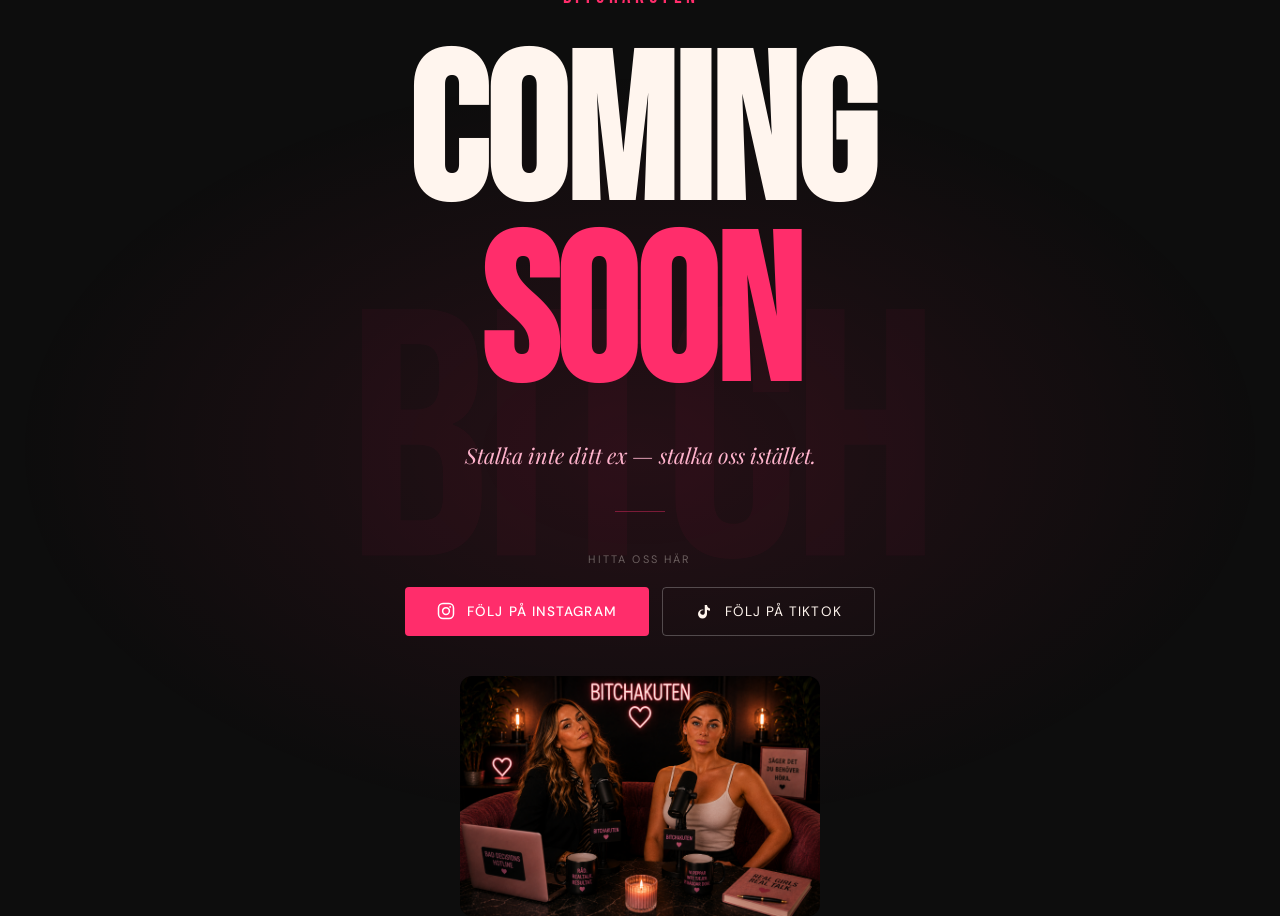
==== commit f9416296: "Update index.html" ====
--- a/index.html
+++ b/index.html
@@ -197,6 +197,20 @@
     color: rgba(255,255,255,0.14);
     opacity: 0;
     animation: fade-up 0.8s ease 0.9s forwards;
+  }
+
+  .hero-image {
+    margin-top: 2.5rem;
+    opacity: 0;
+    animation: fade-up 0.8s ease 0.8s forwards;
+  }
+
+  .hero-image img {
+    max-width: min(360px, 80vw);
+    width: 100%;
+    border-radius: 12px;
+    display: block;
+    margin: 0 auto;
   }
 
   @keyframes fade-up {
@@ -241,6 +255,10 @@
       </a>
     </div>
   </div>
+
+  <div class="hero-image">
+    <img src="ba-5.png" alt="Bitchakuten" />
+  </div>
 </div>
 
 <p class="footer-note">© 2025 Bitchakuten™ · bitchakuten.se</p>
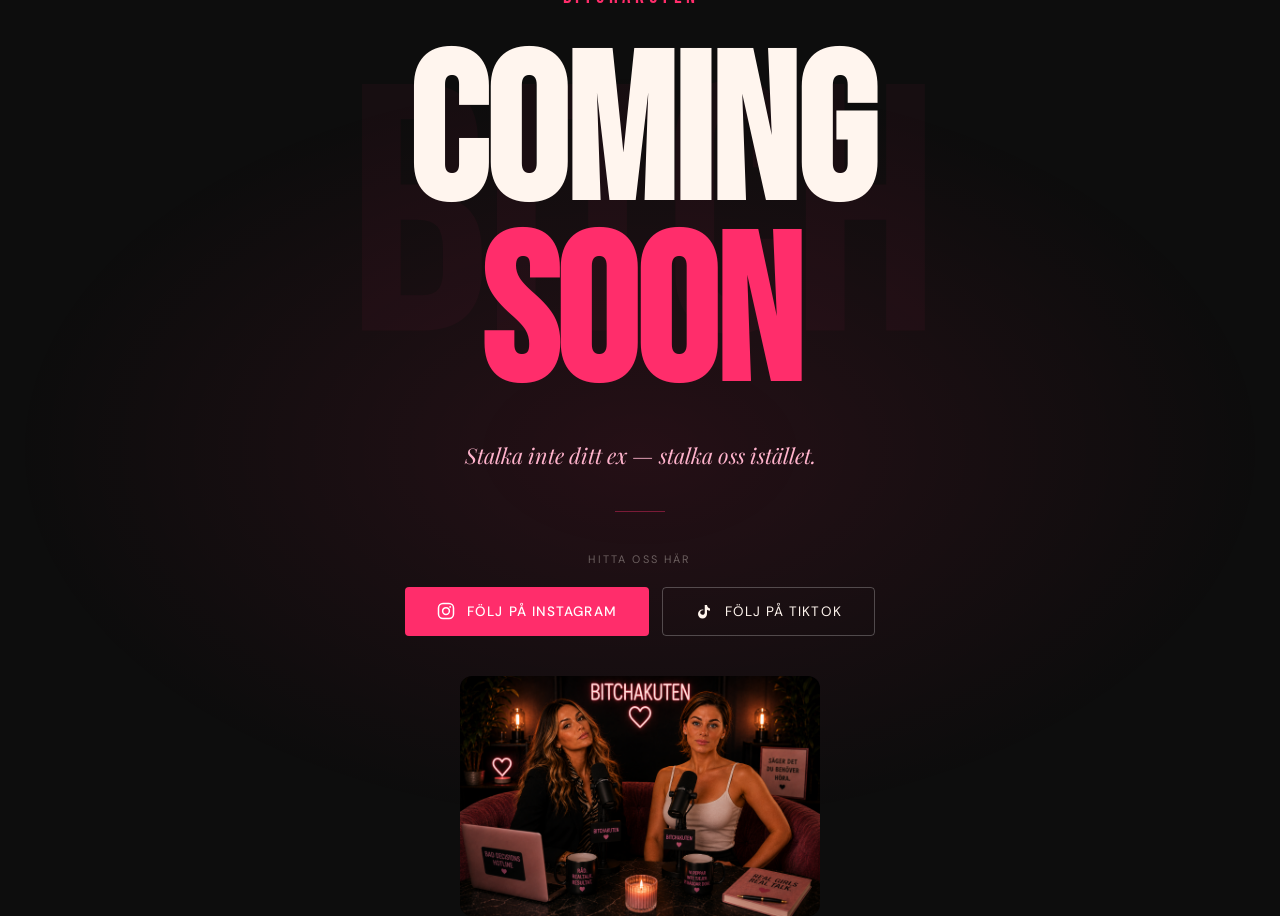
==== commit be710d9e: "Update index.html" ====
--- a/index.html
+++ b/index.html
@@ -31,7 +31,7 @@
     min-height: 100vh;
     text-align: center;
     padding: 2rem 1.5rem;
-    overflow: hidden;
+    overflow-x: hidden;
     position: relative;
   }
 
@@ -46,8 +46,8 @@
 
   /* Big ghost text behind everything */
   .bg-text {
-    position: fixed;
-    top: 50%;
+    position: absolute;
+    top: 25%;
     left: 50%;
     transform: translate(-50%, -50%);
     font-family: 'Bebas Neue', sans-serif;
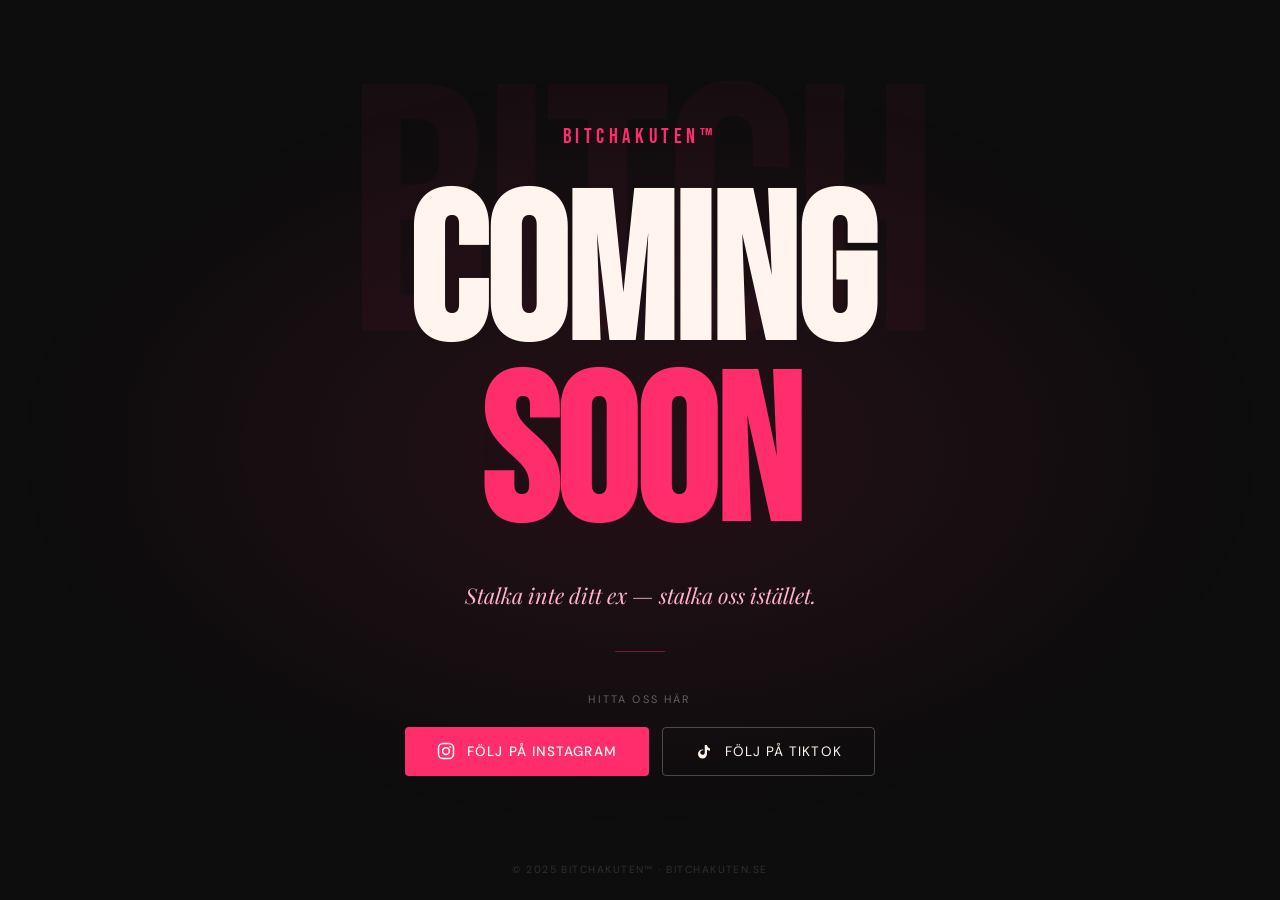
==== commit e9e19f2e: "Update index.html" ====
--- a/index.html
+++ b/index.html
@@ -256,7 +256,7 @@
     </div>
   </div>
 
-  <div class="hero-image">
+  <div class="hero-image" style="display:none;">
     <img src="ba-5.png" alt="Bitchakuten" />
   </div>
 </div>
